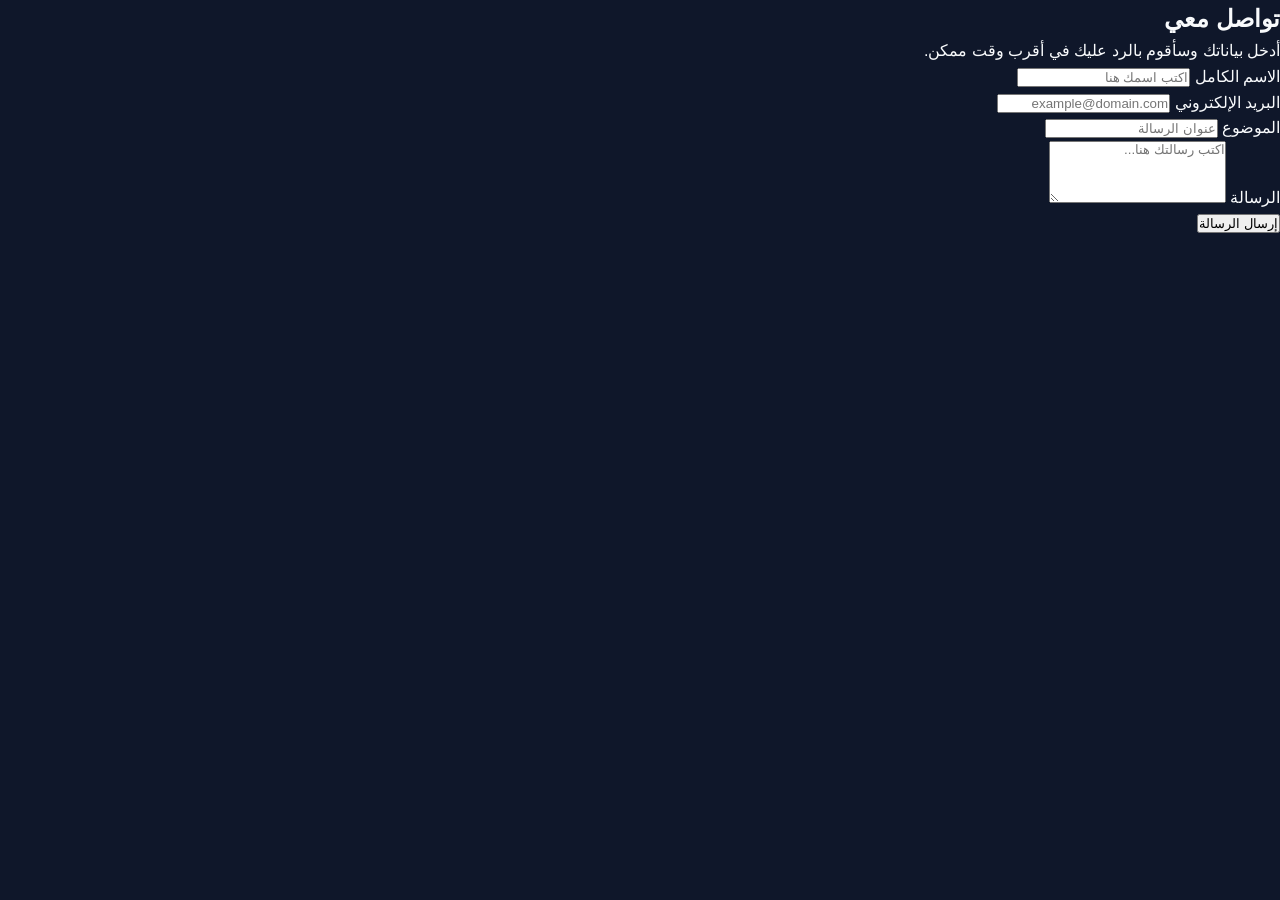
==== index.html @ 665c3358 "Revise contact form and update title Updated the contact form section with new fields for name, emai" ====
<!DOCTYPE html>
<html lang="ar" dir="rtl">
<head>
  <meta charset="UTF-8">
  <meta name="viewport" content="width=device-width, initial-scale=1.0">
  <title>نموذج التواصل</title>
  <link rel="stylesheet" href="style.css">
</head>
<body>

  <div class="contact-card">
    <h2>تواصل معي</h2>
    <p>أدخل بياناتك وسأقوم بالرد عليك في أقرب وقت ممكن.</p>

    <form id="contactForm">
      <div class="field-group">
        <label for="name">الاسم الكامل</label>
        <input type="text" id="name" name="name" placeholder="اكتب اسمك هنا" required>
      </div>

      <div class="field-group">
        <label for="email">البريد الإلكتروني</label>
        <input type="email" id="email" name="email" placeholder="example@domain.com" required>
      </div>

      <div class="field-group">
        <label for="subject">الموضوع</label>
        <input type="text" id="subject" name="subject" placeholder="عنوان الرسالة" required>
      </div>

      <div class="field-group">
        <label for="message">الرسالة</label>
        <textarea id="message" name="message" rows="4" placeholder="اكتب رسالتك هنا..." required></textarea>
      </div>

      <button type="submit" id="submitBtn">إرسال الرسالة</button>
      <div id="statusMessage" class="status-msg"></div>
    </form>
  </div>

  <script src="script.js"></script>
</body>
</html>
---- style.css ----
/* CSS Custom Properties & Reset */
:root {
    --primary-color: #6c5ce7;
    --primary-light: #a29bfe;
    --secondary-color: #00cec9;
    --bg-color: #0f172a;
    --card-bg: #1e293b;
    --text-color: #f8fafc;
    --text-muted: #94a3b8;
    --border-color: #334155;
    --accent-gradient: linear-gradient(135deg, #6c5ce7 0%, #00cec9 100%);
    --shadow: 0 10px 30px -10px rgba(0, 0, 0, 0.5);
    --transition: all 0.3s cubic-bezier(0.4, 0, 0.2, 1);
}

[data-theme="light"] {
    --bg-color: #f8fafc;
    --card-bg: #ffffff;
    --text-color: #0f172a;
    --text-muted: #64748b;
    --border-color: #e2e8f0;
    --shadow: 0 10px 30px -10px rgba(0, 0, 0, 0.1);
}

* {
    margin: 0;
    padding: 0;
    box-sizing: border-box;
    font-family: 'Tajawal', sans-serif;
    scroll-behavior: smooth;
}

body {
    background-color: var(--bg-color);
    color: var(--text-color);
    transition: var(--transition);
    line-height: 1.6;
    overflow-x: hidden;
}

.container {
    width: 90%;
    max-width: 1200px;
    margin: 0 auto;
    padding: 0 15px;
}

/* Typography */
h1, h2, h3, h4 {
    font-weight: 700;
}

.highlight {
    background: var(--accent-gradient);
    -webkit-background-clip: text;
    -webkit-text-fill-color: transparent;
}

/* Buttons */
.btn {
    display: inline-flex;
    align-items: center;
    gap: 8px;
    padding: 12px 28px;
    border-radius: 30px;
    font-weight: 700;
    font-size: 1rem;
    text-decoration: none;
    cursor: pointer;
    transition: var(--transition);
    border: none;
}

.btn-primary {
    background: var(--accent-gradient);
    color: #ffffff;
    box-shadow: 0 4px 15px rgba(108, 92, 231, 0.4);
}

.btn-primary:hover {
    transform: translateY(-3px);
    box-shadow: 0 8px 25px rgba(108, 92, 231, 0.6);
}

.btn-outline {
    background: transparent;
    color: var(--text-color);
    border: 2px solid var(--border-color);
}

.btn-outline:hover {
    border-color: var(--primary-color);
    color: var(--primary-color);
    transform: translateY(-3px);
}

/* Navbar */
.navbar {
    position: fixed;
    top: 0;
    width: 100%;
    background-color: rgba(15, 23, 42, 0.85);
    backdrop-filter: blur(10px);
    z-index: 1000;
    border-bottom: 1px solid var(--border-color);
    padding: 18px 0;
    transition: var(--transition);
}

[data-theme="light"] .navbar {
    background-color: rgba(248, 250, 252, 0.85);
}

.nav-container {
    display: flex;
    justify-content: space-between;
    align-items: center;
}

.logo {
    font-size: 1.5rem;
    font-weight: 900;
    color: var(--text-color);
    text-decoration: none;
}

.logo span {
    color: var(--primary-color);
}

.nav-links {
    display: flex;
    list-style: none;
    gap: 25px;
}

.nav-links a {
    color: var(--text-muted);
    text-decoration: none;
    font-weight: 500;
    transition: var(--transition);
}

.nav-links a:hover, .nav-links a.active {
    color: var(--primary-color);
}

.nav-actions {
    display: flex;
    align-items: center;
    gap: 15px;
}

.theme-btn {
    background: var(--card-bg);
    border: 1px solid var(--border-color);
    color: var(--text-color);
    width: 40px;
    height: 40px;
    border-radius: 50%;
    cursor: pointer;
    display: flex;
    align-items: center;
    justify-content: center;
    transition: var(--transition);
}

.theme-btn:hover {
    transform: rotate(15deg);
    color: var(--primary-color);
}

.hamburger {
    display: none;
    flex-direction: column;
    gap: 5px;
    cursor: pointer;
}

.hamburger span {
    width: 25px;
    height: 3px;
    background-color: var(--text-color);
    border-radius: 2px;
    transition: var(--transition);
}

/* Hero Section */
.hero {
    padding: 160px 0 100px;
    min-height: 90vh;
    display: flex;
    align-items: center;
}

.hero-container {
    display: grid;
    grid-template-columns: 1.2fr 0.8fr;
    gap: 40px;
    align-items: center;
}

.badge {
    display: inline-block;
    padding: 6px 16px;
    background: rgba(108, 92, 231, 0.15);
    color: var(--primary-light);
    border-radius: 20px;
    font-size: 0.9rem;
    font-weight: 600;
    margin-bottom: 20px;
}

.hero h1 {
    font-size: 3rem;
    line-height: 1.2;
    margin-bottom: 20px;
}

.hero-desc {
    color: var(--text-muted);
    font-size: 1.15rem;
    margin-bottom: 30px;
}

.hero-btns {
    display: flex;
    gap: 15px;
    margin-bottom: 35px;
}

.social-links {
    display: flex;
    gap: 15px;
}

.social-links a {
    width: 42px;
    height: 42px;
    border-radius: 50%;
    background: var(--card-bg);
    border: 1px solid var(--border-color);
    color: var(--text-color);
    display: flex;
    align-items: center;
    justify-content: center;
    text-decoration: none;
    transition: var(--transition);
}

.social-links a:hover {
    background: var(--primary-color);
    color: #fff;
    transform: translateY(-4px);
}

/* Code Card Visual */
.code-card {
    background: #1e1e2e;
    border-radius: 12px;
    border: 1px solid var(--border-color);
    box-shadow: var(--shadow);
    overflow: hidden;
    direction: ltr;
}

.card-header {
    background: #181825;
    padding: 12px 16px;
    display: flex;
    align-items: center;
    gap: 8px;
}

.dot {
    width: 12px;
    height: 12px;
    border-radius: 50%;
}

.dot.red { background: #ff5f56; }
.dot.yellow { background: #ffbd2e; }
.dot.green { background: #27c93f; }

.file-title {
    color: #a6adc8;
    font-size: 0.85rem;
    margin-left: auto;
}

.code-card pre {
    padding: 20px;
    color: #cdd6f4;
    font-family: monospace;
    font-size: 0.95rem;
    line-height: 1.6;
}

.keyword { color: #cba6f7; }
.string { color: #a6e3a1; }

/* Section Styling */
.section {
    padding: 90px 0;
}

.section-title {
    text-align: center;
    font-size: 2.2rem;
    margin-bottom: 50px;
}

.section-title span {
    color: var(--primary-color);
}

/* About Grid */
.about-grid {
    display: grid;
    grid-template-columns: repeat(auto-fit, minmax(280px, 1fr));
    gap: 25px;
}

.about-card {
    background: var(--card-bg);
    padding: 30px;
    border-radius: 16px;
    border: 1px solid var(--border-color);
    transition: var(--transition);
}

.about-card:hover {
    transform: translateY(-5px);
    border-color: var(--primary-color);
}

.about-card .icon {
    font-size: 2.5rem;
    color: var(--primary-color);
    margin-bottom: 20px;
}

.about-card h3 {
    margin-bottom: 12px;
}

.about-card p {
    color: var(--text-muted);
}

/* Skills Grid */
.skills-grid {
    display: grid;
    grid-template-columns: repeat(auto-fit, minmax(300px, 1fr));
    gap: 30px;
}

.skill-category {
    background: var(--card-bg);
    padding: 30px;
    border-radius: 16px;
    border: 1px solid var(--border-color);
}

.skill-category h3 {
    display: flex;
    align-items: center;
    gap: 10px;
    margin-bottom: 20px;
    color: var(--primary-light);
}

.skill-tags {
    display: flex;
    flex-wrap: wrap;
    gap: 10px;
}

.tag {
    background: rgba(108, 92, 231, 0.1);
    color: var(--text-color);
    padding: 8px 16px;
    border-radius: 20px;
    font-size: 0.9rem;
    border: 1px solid rgba(108, 92, 231, 0.2);
}

/* Projects Grid */
.project-filters {
    display: flex;
    justify-content: center;
    gap: 15px;
    margin-bottom: 40px;
}

.filter-btn {
    background: var(--card-bg);
    color: var(--text-muted);
    border: 1px solid var(--border-color);
    padding: 8px 20px;
    border-radius: 20px;
    cursor: pointer;
    font-weight: 600;
    transition: var(--transition);
}

.filter-btn.active, .filter-btn:hover {
    background: var(--accent-gradient);
    color: #fff;
    border-color: transparent;
}

.projects-grid {
    display: grid;
    grid-template-columns: repeat(auto-fit, minmax(300px, 1fr));
    gap: 30px;
}

.project-card {
    background: var(--card-bg);
    border-radius: 16px;
    overflow: hidden;
    border: 1px solid var(--border-color);
    transition: var(--transition);
}

.project-card:hover {
    transform: translateY(-8px);
    box-shadow: var(--shadow);
}

.project-img {
    height: 180px;
    background: rgba(108, 92, 231, 0.1);
    display: flex;
    align-items: center;
    justify-content: center;
}

.img-placeholder i {
    font-size: 3.5rem;
    color: var(--primary-color);
}

.project-info {
    padding: 25px;
}

.project-tag {
    font-size: 0.8rem;
    color: var(--secondary-color);
    font-weight: 700;
    text-transform: uppercase;
}

.project-info h3 {
    margin: 8px 0;
}

.project-info p {
    color: var(--text-muted);
    font-size: 0.95rem;
    margin-bottom: 15px;
}

.project-tech {
    display: flex;
    gap: 8px;
}

.project-tech span {
    font-size: 0.8rem;
    background: rgba(255, 255, 255, 0.05);
    padding: 4px 10px;
    border-radius: 8px;
    color: var(--text-muted);
}

/* Timeline */
.timeline {
    position: relative;
    max-width: 800px;
    margin: 0 auto;
    border-right: 3px solid var(--primary-color);
    padding-right: 30px;
}

.timeline-item {
    position: relative;
    margin-bottom: 40px;
}

.timeline-dot {
    position: absolute;
    right: -38px;
    top: 5px;
    width: 15px;
    height: 15px;
    border-radius: 50%;
    background: var(--primary-color);
    box-shadow: 0 0 0 4px var(--bg-color);
}

.timeline-content {
    background: var(--card-bg);
    padding: 25px;
    border-radius: 16px;
    border: 1px solid var(--border-color);
}

.timeline-content .date {
    font-size: 0.85rem;
    color: var(--secondary-color);
    font-weight: 700;
}

.timeline-content h3 {
    margin: 5px 0;
}

.timeline-content h4 {
    color: var(--primary-light);
    font-weight: 500;
    margin-bottom: 10px;
}

.timeline-content p {
    color: var(--text-muted);
}

/* Contact */
.contact-wrapper {
    display: grid;
    grid-template-columns: 1fr 1fr;
    gap: 40px;
    background: var(--card-bg);
    padding: 40px;
    border-radius: 20px;
    border: 1px solid var(--border-color);
}

.contact-info h3 {
    font-size: 1.8rem;
    margin-bottom: 15px;
}

.contact-info p {
    color: var(--text-muted);
    margin-bottom: 30px;
}

.info-item {
    display: flex;
    align-items: center;
    gap: 15px;
    margin-bottom: 15px;
}

.info-item i {
    width: 40px;
    height: 40px;
    background: rgba(108, 92, 231, 0.1);
    color: var(--primary-color);
    border-radius: 50%;
    display: flex;
    align-items: center;
    justify-content: center;
}

.contact-form {
    display: flex;
    flex-direction: column;
    gap: 15px;
}

.form-group input, .form-group textarea {
    width: 100%;
    padding: 14px 18px;
    background: var(--bg-color);
    border: 1px solid var(--border-color);
    border-radius: 10px;
    color: var(--text-color);
    outline: none;
    transition: var(--transition);
}

.form-group input:focus, .form-group textarea:focus {
    border-color: var(--primary-color);
}

.form-status {
    margin-top: 10px;
    font-weight: 600;
}

/* Footer */
footer {
    padding: 30px 0;
    text-align: center;
    border-top: 1px solid var(--border-color);
    color: var(--text-muted);
}

.text-danger { color: #ff5f56; }

/* Responsive */
@media (max-width: 992px) {
    .hero-container { grid-template-columns: 1fr; }
    .contact-wrapper { grid-template-columns: 1fr; }
}

@media (max-width: 768px) {
    .nav-links {
        display: none;
        position: absolute;
        top: 100%;
        right: 0;
        width: 100%;
        background: var(--card-bg);
        flex-direction: column;
        padding: 20px;
        border-bottom: 1px solid var(--border-color);
    }
    .nav-links.active { display: flex; }
    .hamburger { display: flex; }
    .hero h1 { font-size: 2.2rem; }
}
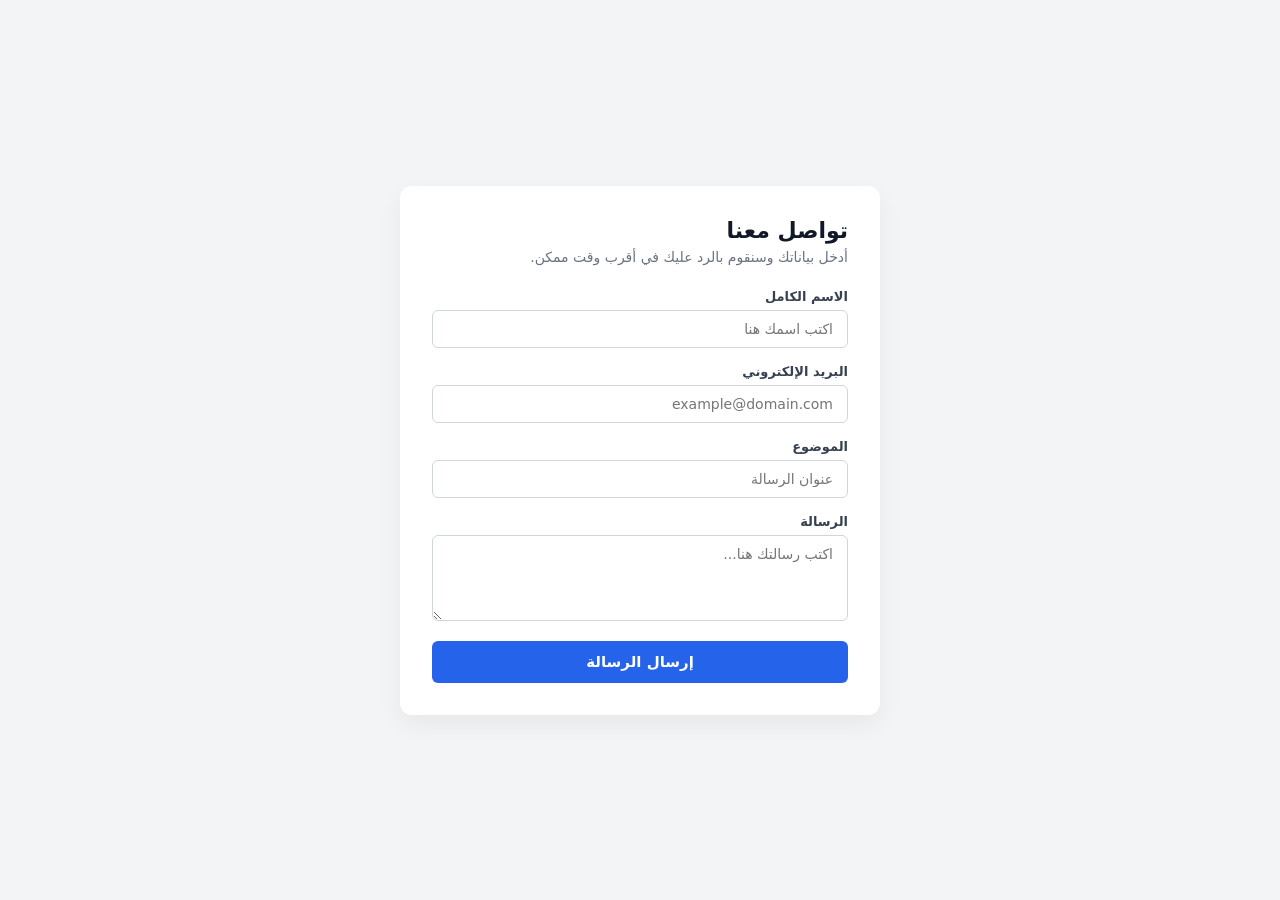
==== commit bd270d81: "Update contact card text for clarity" ====
--- a/index.html
+++ b/index.html
@@ -9,8 +9,8 @@
 <body>
 
   <div class="contact-card">
-    <h2>تواصل معي</h2>
-    <p>أدخل بياناتك وسأقوم بالرد عليك في أقرب وقت ممكن.</p>
+    <h2>تواصل معنا</h2>
+    <p>أدخل بياناتك وسنقوم بالرد عليك في أقرب وقت ممكن.</p>
 
     <form id="contactForm">
       <div class="field-group">
--- a/style.css
+++ b/style.css
@@ -1,627 +1,110 @@
-/* CSS Custom Properties & Reset */
-:root {
-    --primary-color: #6c5ce7;
-    --primary-light: #a29bfe;
-    --secondary-color: #00cec9;
-    --bg-color: #0f172a;
-    --card-bg: #1e293b;
-    --text-color: #f8fafc;
-    --text-muted: #94a3b8;
-    --border-color: #334155;
-    --accent-gradient: linear-gradient(135deg, #6c5ce7 0%, #00cec9 100%);
-    --shadow: 0 10px 30px -10px rgba(0, 0, 0, 0.5);
-    --transition: all 0.3s cubic-bezier(0.4, 0, 0.2, 1);
-}
-
-[data-theme="light"] {
-    --bg-color: #f8fafc;
-    --card-bg: #ffffff;
-    --text-color: #0f172a;
-    --text-muted: #64748b;
-    --border-color: #e2e8f0;
-    --shadow: 0 10px 30px -10px rgba(0, 0, 0, 0.1);
-}
-
 * {
-    margin: 0;
-    padding: 0;
-    box-sizing: border-box;
-    font-family: 'Tajawal', sans-serif;
-    scroll-behavior: smooth;
+  box-sizing: border-box;
+  margin: 0;
+  padding: 0;
+  font-family: system-ui, -apple-system, BlinkMacSystemFont, 'Segoe UI', Roboto, sans-serif;
 }
 
 body {
-    background-color: var(--bg-color);
-    color: var(--text-color);
-    transition: var(--transition);
-    line-height: 1.6;
-    overflow-x: hidden;
+  background-color: #f3f4f6;
+  display: flex;
+  justify-content: center;
+  align-items: center;
+  min-height: 100vh;
+  padding: 20px;
 }
 
-.container {
-    width: 90%;
-    max-width: 1200px;
-    margin: 0 auto;
-    padding: 0 15px;
+.contact-card {
+  width: 100%;
+  max-width: 480px;
+  background: #ffffff;
+  padding: 32px;
+  border-radius: 12px;
+  box-shadow: 0 10px 25px rgba(0, 0, 0, 0.05);
 }
 
-/* Typography */
-h1, h2, h3, h4 {
-    font-weight: 700;
+.contact-card h2 {
+  font-size: 22px;
+  color: #111827;
+  margin-bottom: 6px;
 }
 
-.highlight {
-    background: var(--accent-gradient);
-    -webkit-background-clip: text;
-    -webkit-text-fill-color: transparent;
+.contact-card p {
+  font-size: 14px;
+  color: #6b7280;
+  margin-bottom: 24px;
 }
 
-/* Buttons */
-.btn {
-    display: inline-flex;
-    align-items: center;
-    gap: 8px;
-    padding: 12px 28px;
-    border-radius: 30px;
-    font-weight: 700;
-    font-size: 1rem;
-    text-decoration: none;
-    cursor: pointer;
-    transition: var(--transition);
-    border: none;
+.field-group {
+  margin-bottom: 16px;
 }
 
-.btn-primary {
-    background: var(--accent-gradient);
-    color: #ffffff;
-    box-shadow: 0 4px 15px rgba(108, 92, 231, 0.4);
+.field-group label {
+  display: block;
+  font-size: 13px;
+  font-weight: 600;
+  color: #374151;
+  margin-bottom: 6px;
 }
 
-.btn-primary:hover {
-    transform: translateY(-3px);
-    box-shadow: 0 8px 25px rgba(108, 92, 231, 0.6);
+.field-group input,
+.field-group textarea {
+  width: 100%;
+  padding: 10px 14px;
+  border: 1px solid #d1d5db;
+  border-radius: 6px;
+  font-size: 14px;
+  outline: none;
+  transition: border-color 0.2s, box-shadow 0.2s;
 }
 
-.btn-outline {
-    background: transparent;
-    color: var(--text-color);
-    border: 2px solid var(--border-color);
+.field-group input:focus,
+.field-group textarea:focus {
+  border-color: #2563eb;
+  box-shadow: 0 0 0 3px rgba(37, 99, 235, 0.15);
 }
 
-.btn-outline:hover {
-    border-color: var(--primary-color);
-    color: var(--primary-color);
-    transform: translateY(-3px);
+button[type="submit"] {
+  width: 100%;
+  padding: 12px;
+  background-color: #2563eb;
+  color: #ffffff;
+  border: none;
+  border-radius: 6px;
+  font-size: 15px;
+  font-weight: 600;
+  cursor: pointer;
+  transition: background-color 0.2s;
 }
 
-/* Navbar */
-.navbar {
-    position: fixed;
-    top: 0;
-    width: 100%;
-    background-color: rgba(15, 23, 42, 0.85);
-    backdrop-filter: blur(10px);
-    z-index: 1000;
-    border-bottom: 1px solid var(--border-color);
-    padding: 18px 0;
-    transition: var(--transition);
+button[type="submit"]:hover {
+  background-color: #1d4ed8;
 }
 
-[data-theme="light"] .navbar {
-    background-color: rgba(248, 250, 252, 0.85);
+button[type="submit"]:disabled {
+  background-color: #93c5fd;
+  cursor: not-allowed;
 }
 
-.nav-container {
-    display: flex;
-    justify-content: space-between;
-    align-items: center;
+.status-msg {
+  margin-top: 16px;
+  padding: 10px;
+  border-radius: 6px;
+  font-size: 13px;
+  text-align: center;
+  display: none;
 }
 
-.logo {
-    font-size: 1.5rem;
-    font-weight: 900;
-    color: var(--text-color);
-    text-decoration: none;
+.status-msg.success {
+  display: block;
+  background-color: #ecfdf5;
+  color: #065f46;
+  border: 1px solid #a7f3d0;
 }
 
-.logo span {
-    color: var(--primary-color);
+.status-msg.error {
+  display: block;
+  background-color: #fef2f2;
+  color: #991b1b;
+  border: 1px solid #fecaca;
 }
-
-.nav-links {
-    display: flex;
-    list-style: none;
-    gap: 25px;
-}
-
-.nav-links a {
-    color: var(--text-muted);
-    text-decoration: none;
-    font-weight: 500;
-    transition: var(--transition);
-}
-
-.nav-links a:hover, .nav-links a.active {
-    color: var(--primary-color);
-}
-
-.nav-actions {
-    display: flex;
-    align-items: center;
-    gap: 15px;
-}
-
-.theme-btn {
-    background: var(--card-bg);
-    border: 1px solid var(--border-color);
-    color: var(--text-color);
-    width: 40px;
-    height: 40px;
-    border-radius: 50%;
-    cursor: pointer;
-    display: flex;
-    align-items: center;
-    justify-content: center;
-    transition: var(--transition);
-}
-
-.theme-btn:hover {
-    transform: rotate(15deg);
-    color: var(--primary-color);
-}
-
-.hamburger {
-    display: none;
-    flex-direction: column;
-    gap: 5px;
-    cursor: pointer;
-}
-
-.hamburger span {
-    width: 25px;
-    height: 3px;
-    background-color: var(--text-color);
-    border-radius: 2px;
-    transition: var(--transition);
-}
-
-/* Hero Section */
-.hero {
-    padding: 160px 0 100px;
-    min-height: 90vh;
-    display: flex;
-    align-items: center;
-}
-
-.hero-container {
-    display: grid;
-    grid-template-columns: 1.2fr 0.8fr;
-    gap: 40px;
-    align-items: center;
-}
-
-.badge {
-    display: inline-block;
-    padding: 6px 16px;
-    background: rgba(108, 92, 231, 0.15);
-    color: var(--primary-light);
-    border-radius: 20px;
-    font-size: 0.9rem;
-    font-weight: 600;
-    margin-bottom: 20px;
-}
-
-.hero h1 {
-    font-size: 3rem;
-    line-height: 1.2;
-    margin-bottom: 20px;
-}
-
-.hero-desc {
-    color: var(--text-muted);
-    font-size: 1.15rem;
-    margin-bottom: 30px;
-}
-
-.hero-btns {
-    display: flex;
-    gap: 15px;
-    margin-bottom: 35px;
-}
-
-.social-links {
-    display: flex;
-    gap: 15px;
-}
-
-.social-links a {
-    width: 42px;
-    height: 42px;
-    border-radius: 50%;
-    background: var(--card-bg);
-    border: 1px solid var(--border-color);
-    color: var(--text-color);
-    display: flex;
-    align-items: center;
-    justify-content: center;
-    text-decoration: none;
-    transition: var(--transition);
-}
-
-.social-links a:hover {
-    background: var(--primary-color);
-    color: #fff;
-    transform: translateY(-4px);
-}
-
-/* Code Card Visual */
-.code-card {
-    background: #1e1e2e;
-    border-radius: 12px;
-    border: 1px solid var(--border-color);
-    box-shadow: var(--shadow);
-    overflow: hidden;
-    direction: ltr;
-}
-
-.card-header {
-    background: #181825;
-    padding: 12px 16px;
-    display: flex;
-    align-items: center;
-    gap: 8px;
-}
-
-.dot {
-    width: 12px;
-    height: 12px;
-    border-radius: 50%;
-}
-
-.dot.red { background: #ff5f56; }
-.dot.yellow { background: #ffbd2e; }
-.dot.green { background: #27c93f; }
-
-.file-title {
-    color: #a6adc8;
-    font-size: 0.85rem;
-    margin-left: auto;
-}
-
-.code-card pre {
-    padding: 20px;
-    color: #cdd6f4;
-    font-family: monospace;
-    font-size: 0.95rem;
-    line-height: 1.6;
-}
-
-.keyword { color: #cba6f7; }
-.string { color: #a6e3a1; }
-
-/* Section Styling */
-.section {
-    padding: 90px 0;
-}
-
-.section-title {
-    text-align: center;
-    font-size: 2.2rem;
-    margin-bottom: 50px;
-}
-
-.section-title span {
-    color: var(--primary-color);
-}
-
-/* About Grid */
-.about-grid {
-    display: grid;
-    grid-template-columns: repeat(auto-fit, minmax(280px, 1fr));
-    gap: 25px;
-}
-
-.about-card {
-    background: var(--card-bg);
-    padding: 30px;
-    border-radius: 16px;
-    border: 1px solid var(--border-color);
-    transition: var(--transition);
-}
-
-.about-card:hover {
-    transform: translateY(-5px);
-    border-color: var(--primary-color);
-}
-
-.about-card .icon {
-    font-size: 2.5rem;
-    color: var(--primary-color);
-    margin-bottom: 20px;
-}
-
-.about-card h3 {
-    margin-bottom: 12px;
-}
-
-.about-card p {
-    color: var(--text-muted);
-}
-
-/* Skills Grid */
-.skills-grid {
-    display: grid;
-    grid-template-columns: repeat(auto-fit, minmax(300px, 1fr));
-    gap: 30px;
-}
-
-.skill-category {
-    background: var(--card-bg);
-    padding: 30px;
-    border-radius: 16px;
-    border: 1px solid var(--border-color);
-}
-
-.skill-category h3 {
-    display: flex;
-    align-items: center;
-    gap: 10px;
-    margin-bottom: 20px;
-    color: var(--primary-light);
-}
-
-.skill-tags {
-    display: flex;
-    flex-wrap: wrap;
-    gap: 10px;
-}
-
-.tag {
-    background: rgba(108, 92, 231, 0.1);
-    color: var(--text-color);
-    padding: 8px 16px;
-    border-radius: 20px;
-    font-size: 0.9rem;
-    border: 1px solid rgba(108, 92, 231, 0.2);
-}
-
-/* Projects Grid */
-.project-filters {
-    display: flex;
-    justify-content: center;
-    gap: 15px;
-    margin-bottom: 40px;
-}
-
-.filter-btn {
-    background: var(--card-bg);
-    color: var(--text-muted);
-    border: 1px solid var(--border-color);
-    padding: 8px 20px;
-    border-radius: 20px;
-    cursor: pointer;
-    font-weight: 600;
-    transition: var(--transition);
-}
-
-.filter-btn.active, .filter-btn:hover {
-    background: var(--accent-gradient);
-    color: #fff;
-    border-color: transparent;
-}
-
-.projects-grid {
-    display: grid;
-    grid-template-columns: repeat(auto-fit, minmax(300px, 1fr));
-    gap: 30px;
-}
-
-.project-card {
-    background: var(--card-bg);
-    border-radius: 16px;
-    overflow: hidden;
-    border: 1px solid var(--border-color);
-    transition: var(--transition);
-}
-
-.project-card:hover {
-    transform: translateY(-8px);
-    box-shadow: var(--shadow);
-}
-
-.project-img {
-    height: 180px;
-    background: rgba(108, 92, 231, 0.1);
-    display: flex;
-    align-items: center;
-    justify-content: center;
-}
-
-.img-placeholder i {
-    font-size: 3.5rem;
-    color: var(--primary-color);
-}
-
-.project-info {
-    padding: 25px;
-}
-
-.project-tag {
-    font-size: 0.8rem;
-    color: var(--secondary-color);
-    font-weight: 700;
-    text-transform: uppercase;
-}
-
-.project-info h3 {
-    margin: 8px 0;
-}
-
-.project-info p {
-    color: var(--text-muted);
-    font-size: 0.95rem;
-    margin-bottom: 15px;
-}
-
-.project-tech {
-    display: flex;
-    gap: 8px;
-}
-
-.project-tech span {
-    font-size: 0.8rem;
-    background: rgba(255, 255, 255, 0.05);
-    padding: 4px 10px;
-    border-radius: 8px;
-    color: var(--text-muted);
-}
-
-/* Timeline */
-.timeline {
-    position: relative;
-    max-width: 800px;
-    margin: 0 auto;
-    border-right: 3px solid var(--primary-color);
-    padding-right: 30px;
-}
-
-.timeline-item {
-    position: relative;
-    margin-bottom: 40px;
-}
-
-.timeline-dot {
-    position: absolute;
-    right: -38px;
-    top: 5px;
-    width: 15px;
-    height: 15px;
-    border-radius: 50%;
-    background: var(--primary-color);
-    box-shadow: 0 0 0 4px var(--bg-color);
-}
-
-.timeline-content {
-    background: var(--card-bg);
-    padding: 25px;
-    border-radius: 16px;
-    border: 1px solid var(--border-color);
-}
-
-.timeline-content .date {
-    font-size: 0.85rem;
-    color: var(--secondary-color);
-    font-weight: 700;
-}
-
-.timeline-content h3 {
-    margin: 5px 0;
-}
-
-.timeline-content h4 {
-    color: var(--primary-light);
-    font-weight: 500;
-    margin-bottom: 10px;
-}
-
-.timeline-content p {
-    color: var(--text-muted);
-}
-
-/* Contact */
-.contact-wrapper {
-    display: grid;
-    grid-template-columns: 1fr 1fr;
-    gap: 40px;
-    background: var(--card-bg);
-    padding: 40px;
-    border-radius: 20px;
-    border: 1px solid var(--border-color);
-}
-
-.contact-info h3 {
-    font-size: 1.8rem;
-    margin-bottom: 15px;
-}
-
-.contact-info p {
-    color: var(--text-muted);
-    margin-bottom: 30px;
-}
-
-.info-item {
-    display: flex;
-    align-items: center;
-    gap: 15px;
-    margin-bottom: 15px;
-}
-
-.info-item i {
-    width: 40px;
-    height: 40px;
-    background: rgba(108, 92, 231, 0.1);
-    color: var(--primary-color);
-    border-radius: 50%;
-    display: flex;
-    align-items: center;
-    justify-content: center;
-}
-
-.contact-form {
-    display: flex;
-    flex-direction: column;
-    gap: 15px;
-}
-
-.form-group input, .form-group textarea {
-    width: 100%;
-    padding: 14px 18px;
-    background: var(--bg-color);
-    border: 1px solid var(--border-color);
-    border-radius: 10px;
-    color: var(--text-color);
-    outline: none;
-    transition: var(--transition);
-}
-
-.form-group input:focus, .form-group textarea:focus {
-    border-color: var(--primary-color);
-}
-
-.form-status {
-    margin-top: 10px;
-    font-weight: 600;
-}
-
-/* Footer */
-footer {
-    padding: 30px 0;
-    text-align: center;
-    border-top: 1px solid var(--border-color);
-    color: var(--text-muted);
-}
-
-.text-danger { color: #ff5f56; }
-
-/* Responsive */
-@media (max-width: 992px) {
-    .hero-container { grid-template-columns: 1fr; }
-    .contact-wrapper { grid-template-columns: 1fr; }
-}
-
-@media (max-width: 768px) {
-    .nav-links {
-        display: none;
-        position: absolute;
-        top: 100%;
-        right: 0;
-        width: 100%;
-        background: var(--card-bg);
-        flex-direction: column;
-        padding: 20px;
-        border-bottom: 1px solid var(--border-color);
-    }
-    .nav-links.active { display: flex; }
-    .hamburger { display: flex; }
-    .hero h1 { font-size: 2.2rem; }
-}
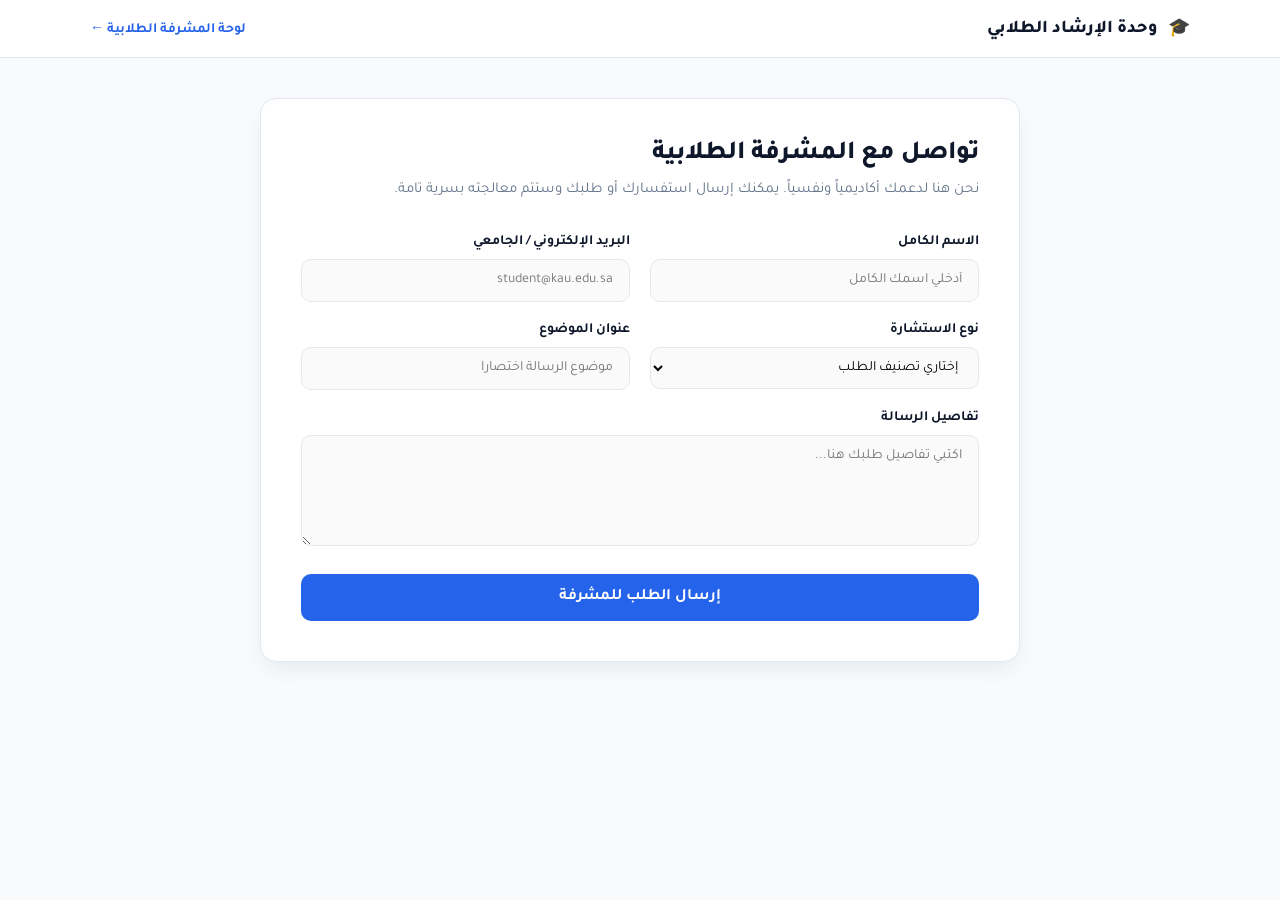
==== commit c926e130: "Update title and restructure contact form layout" ====
--- a/index.html
+++ b/index.html
@@ -3,40 +3,74 @@
 <head>
   <meta charset="UTF-8">
   <meta name="viewport" content="width=device-width, initial-scale=1.0">
-  <title>نموذج التواصل</title>
+  <title>بوابة الإرشاد الطلابي | تقديم طلب</title>
   <link rel="stylesheet" href="style.css">
+  <link rel="preconnect" href="https://fonts.googleapis.com">
+  <link rel="preconnect" href="https://fonts.gstatic.com" crossorigin>
+  <link href="https://fonts.googleapis.com/css2?family=Tajawal:wght@400;500;700;800&display=swap" rel="stylesheet">
 </head>
 <body>
 
-  <div class="contact-card">
-    <h2>تواصل معنا</h2>
-    <p>أدخل بياناتك وسنقوم بالرد عليك في أقرب وقت ممكن.</p>
+  <header class="navbar">
+    <div class="nav-container">
+      <div class="brand">
+        <span class="brand-icon">🎓</span>
+        <span class="brand-text">وحدة الإرشاد الطلابي</span>
+      </div>
+      <a href="supervisor.html" class="nav-link">لوحة المشرفة الطلابية ←</a>
+    </div>
+  </header>
 
-    <form id="contactForm">
-      <div class="field-group">
-        <label for="name">الاسم الكامل</label>
-        <input type="text" id="name" name="name" placeholder="اكتب اسمك هنا" required>
+  <main class="container">
+    <section class="form-wrapper">
+      <div class="form-header">
+        <h1>تواصل مع المشرفة الطلابية</h1>
+        <p>نحن هنا لدعمك أكاديمياً ونفسياً. يمكنك إرسال استفسارك أو طلبك وستتم معالجته بسرية تامة.</p>
       </div>
 
-      <div class="field-group">
-        <label for="email">البريد الإلكتروني</label>
-        <input type="email" id="email" name="email" placeholder="example@domain.com" required>
-      </div>
+      <form id="contactForm">
+        <div class="form-row">
+          <div class="field-group">
+            <label for="name">الاسم الكامل</label>
+            <input type="text" id="name" name="name" placeholder="أدخلي اسمك الكامل" required>
+          </div>
+          <div class="field-group">
+            <label for="email">البريد الإلكتروني / الجامعي</label>
+            <input type="email" id="email" name="email" placeholder="student@kau.edu.sa" required>
+          </div>
+        </div>
 
-      <div class="field-group">
-        <label for="subject">الموضوع</label>
-        <input type="text" id="subject" name="subject" placeholder="عنوان الرسالة" required>
-      </div>
+        <div class="form-row">
+          <div class="field-group">
+            <label for="category">نوع الاستشارة</label>
+            <select id="category" name="category" required>
+              <option value="" disabled selected>إختاري تصنيف الطلب</option>
+              <option value="إرشاد أكاديمي">إرشاد أكاديمي</option>
+              <option value="دعم نفسي واجتماعي">دعم نفسي واجتماعي</option>
+              <option value="استفسار عام">استفسار عام</option>
+              <option value="شكوى أو اقتراح">شكوى أو اقتراح</option>
+            </select>
+          </div>
+          <div class="field-group">
+            <label for="subject">عنوان الموضوع</label>
+            <input type="text" id="subject" name="subject" placeholder="موضوع الرسالة اختصاراً" required>
+          </div>
+        </div>
 
-      <div class="field-group">
-        <label for="message">الرسالة</label>
-        <textarea id="message" name="message" rows="4" placeholder="اكتب رسالتك هنا..." required></textarea>
-      </div>
+        <div class="field-group">
+          <label for="message">تفاصيل الرسالة</label>
+          <textarea id="message" name="message" rows="5" placeholder="اكتبي تفاصيل طلبك هنا..." required></textarea>
+        </div>
 
-      <button type="submit" id="submitBtn">إرسال الرسالة</button>
-      <div id="statusMessage" class="status-msg"></div>
-    </form>
-  </div>
+        <button type="submit" id="submitBtn" class="btn-primary">
+          <span class="btn-text">إرسال الطلب للمشرفة</span>
+          <span class="spinner hidden"></span>
+        </button>
+
+        <div id="statusMessage" class="status-box hidden"></div>
+      </form>
+    </section>
+  </main>
 
   <script src="script.js"></script>
 </body>
--- a/style.css
+++ b/style.css
@@ -1,110 +1,294 @@
+:root {
+  --primary: #2563eb;
+  --primary-hover: #1d4ed8;
+  --bg-main: #f8fafc;
+  --surface: #ffffff;
+  --text-main: #0f172a;
+  --text-muted: #64748b;
+  --border: #e2e8f0;
+  --radius-lg: 16px;
+  --radius-md: 10px;
+  --shadow-sm: 0 1px 3px rgba(0,0,0,0.05);
+  --shadow-md: 0 10px 25px -5px rgba(15, 23, 42, 0.08);
+  --success-bg: #ecfdf5;
+  --success-text: #047857;
+  --warning-bg: #fffbebfb;
+  --warning-text: #b45309;
+}
+
 * {
   box-sizing: border-box;
   margin: 0;
   padding: 0;
-  font-family: system-ui, -apple-system, BlinkMacSystemFont, 'Segoe UI', Roboto, sans-serif;
+  font-family: 'Tajawal', sans-serif;
 }
 
 body {
-  background-color: #f3f4f6;
-  display: flex;
-  justify-content: center;
-  align-items: center;
+  background-color: var(--bg-main);
+  color: var(--text-main);
   min-height: 100vh;
-  padding: 20px;
-}
-
-.contact-card {
-  width: 100%;
-  max-width: 480px;
-  background: #ffffff;
-  padding: 32px;
-  border-radius: 12px;
-  box-shadow: 0 10px 25px rgba(0, 0, 0, 0.05);
-}
-
-.contact-card h2 {
-  font-size: 22px;
-  color: #111827;
-  margin-bottom: 6px;
-}
-
-.contact-card p {
-  font-size: 14px;
-  color: #6b7280;
-  margin-bottom: 24px;
+  display: flex;
+  flex-direction: column;
+}
+
+.navbar {
+  background: var(--surface);
+  border-bottom: 1px solid var(--border);
+  padding: 16px 24px;
+}
+
+.nav-container {
+  max-width: 1100px;
+  margin: 0 auto;
+  display: flex;
+  justify-content: space-between;
+  align-items: center;
+}
+
+.brand {
+  display: flex;
+  align-items: center;
+  gap: 10px;
+  font-weight: 800;
+  font-size: 18px;
+  color: var(--text-main);
+}
+
+.nav-link {
+  color: var(--primary);
+  text-decoration: none;
+  font-weight: 600;
+  font-size: 14px;
+  transition: opacity 0.2s;
+}
+
+.nav-link:hover {
+  opacity: 0.8;
+}
+
+.container {
+  max-width: 1100px;
+  margin: 40px auto;
+  padding: 0 20px;
+  width: 100%;
+}
+
+.form-wrapper {
+  background: var(--surface);
+  border-radius: var(--radius-lg);
+  padding: 40px;
+  box-shadow: var(--shadow-md);
+  border: 1px solid var(--border);
+  max-width: 760px;
+  margin: 0 auto;
+}
+
+.form-header h1 {
+  font-size: 26px;
+  font-weight: 800;
+  margin-bottom: 8px;
+}
+
+.form-header p {
+  color: var(--text-muted);
+  font-size: 15px;
+  margin-bottom: 32px;
+  line-height: 1.6;
+}
+
+.form-row {
+  display: grid;
+  grid-template-columns: 1fr 1fr;
+  gap: 20px;
+}
+
+@media (max-width: 640px) {
+  .form-row {
+    grid-template-columns: 1fr;
+  }
 }
 
 .field-group {
-  margin-bottom: 16px;
+  margin-bottom: 20px;
 }
 
 .field-group label {
   display: block;
-  font-size: 13px;
-  font-weight: 600;
-  color: #374151;
-  margin-bottom: 6px;
+  font-size: 14px;
+  font-weight: 700;
+  margin-bottom: 8px;
+  color: var(--text-main);
 }
 
 .field-group input,
+.field-group select,
 .field-group textarea {
   width: 100%;
-  padding: 10px 14px;
-  border: 1px solid #d1d5db;
-  border-radius: 6px;
+  padding: 12px 16px;
+  border: 1.5px solid var(--border);
+  border-radius: var(--radius-md);
   font-size: 14px;
   outline: none;
-  transition: border-color 0.2s, box-shadow 0.2s;
+  background: #fafafa;
+  transition: all 0.2s;
 }
 
 .field-group input:focus,
+.field-group select:focus,
 .field-group textarea:focus {
-  border-color: #2563eb;
-  box-shadow: 0 0 0 3px rgba(37, 99, 235, 0.15);
-}
-
-button[type="submit"] {
-  width: 100%;
-  padding: 12px;
-  background-color: #2563eb;
+  border-color: var(--primary);
+  background: #ffffff;
+  box-shadow: 0 0 0 4px rgba(37, 99, 235, 0.1);
+}
+
+.btn-primary {
+  width: 100%;
+  padding: 14px;
+  background-color: var(--primary);
   color: #ffffff;
   border: none;
-  border-radius: 6px;
-  font-size: 15px;
-  font-weight: 600;
+  border-radius: var(--radius-md);
+  font-size: 16px;
+  font-weight: 700;
   cursor: pointer;
   transition: background-color 0.2s;
-}
-
-button[type="submit"]:hover {
-  background-color: #1d4ed8;
-}
-
-button[type="submit"]:disabled {
-  background-color: #93c5fd;
-  cursor: not-allowed;
-}
-
-.status-msg {
-  margin-top: 16px;
-  padding: 10px;
-  border-radius: 6px;
-  font-size: 13px;
+  display: flex;
+  justify-content: center;
+  align-items: center;
+  gap: 10px;
+}
+
+.btn-primary:hover {
+  background-color: var(--primary-hover);
+}
+
+.btn-secondary {
+  padding: 8px 16px;
+  background: var(--bg-main);
+  border: 1px solid var(--border);
+  border-radius: var(--radius-md);
+  cursor: pointer;
+  font-weight: 600;
+}
+
+.status-box {
+  margin-top: 20px;
+  padding: 14px;
+  border-radius: var(--radius-md);
+  font-size: 14px;
+  font-weight: 600;
   text-align: center;
-  display: none;
-}
-
-.status-msg.success {
-  display: block;
-  background-color: #ecfdf5;
-  color: #065f46;
-  border: 1px solid #a7f3d0;
-}
-
-.status-msg.error {
-  display: block;
-  background-color: #fef2f2;
+}
+
+.status-box.success {
+  background: var(--success-bg);
+  color: var(--success-text);
+}
+
+.status-box.error {
+  background: #fef2f2;
   color: #991b1b;
-  border: 1px solid #fecaca;
-}
+}
+
+.hidden {
+  display: none !important;
+}
+
+/* Dashboard Styles */
+.stats-grid {
+  display: grid;
+  grid-template-columns: repeat(3, 1fr);
+  gap: 20px;
+  margin-bottom: 30px;
+}
+
+.stat-card {
+  background: var(--surface);
+  padding: 24px;
+  border-radius: var(--radius-lg);
+  border: 1px solid var(--border);
+  box-shadow: var(--shadow-sm);
+}
+
+.stat-title {
+  color: var(--text-muted);
+  font-size: 14px;
+  font-weight: 600;
+}
+
+.stat-value {
+  font-size: 32px;
+  font-weight: 800;
+  margin-top: 8px;
+}
+
+.table-card {
+  background: var(--surface);
+  border-radius: var(--radius-lg);
+  border: 1px solid var(--border);
+  box-shadow: var(--shadow-md);
+  padding: 24px;
+}
+
+.table-header {
+  display: flex;
+  justify-content: space-between;
+  align-items: center;
+  margin-bottom: 20px;
+  flex-wrap: wrap;
+  gap: 16px;
+}
+
+.filter-box {
+  display: flex;
+  gap: 10px;
+}
+
+.filter-box input {
+  padding: 8px 14px;
+  border: 1px solid var(--border);
+  border-radius: var(--radius-md);
+  outline: none;
+  font-size: 14px;
+}
+
+.table-responsive {
+  overflow-x: auto;
+}
+
+.custom-table {
+  width: 100%;
+  border-collapse: collapse;
+  text-align: right;
+  font-size: 14px;
+}
+
+.custom-table th {
+  background: var(--bg-main);
+  padding: 12px 16px;
+  color: var(--text-muted);
+  font-weight: 700;
+  border-bottom: 1px solid var(--border);
+}
+
+.custom-table td {
+  padding: 14px 16px;
+  border-bottom: 1px solid var(--border);
+}
+
+.badge {
+  padding: 4px 10px;
+  border-radius: 20px;
+  font-size: 12px;
+  font-weight: 700;
+  display: inline-block;
+}
+
+.badge-pending {
+  background: var(--warning-bg);
+  color: var(--warning-text);
+}
+
+.text-center {
+  text-align: center;
+}
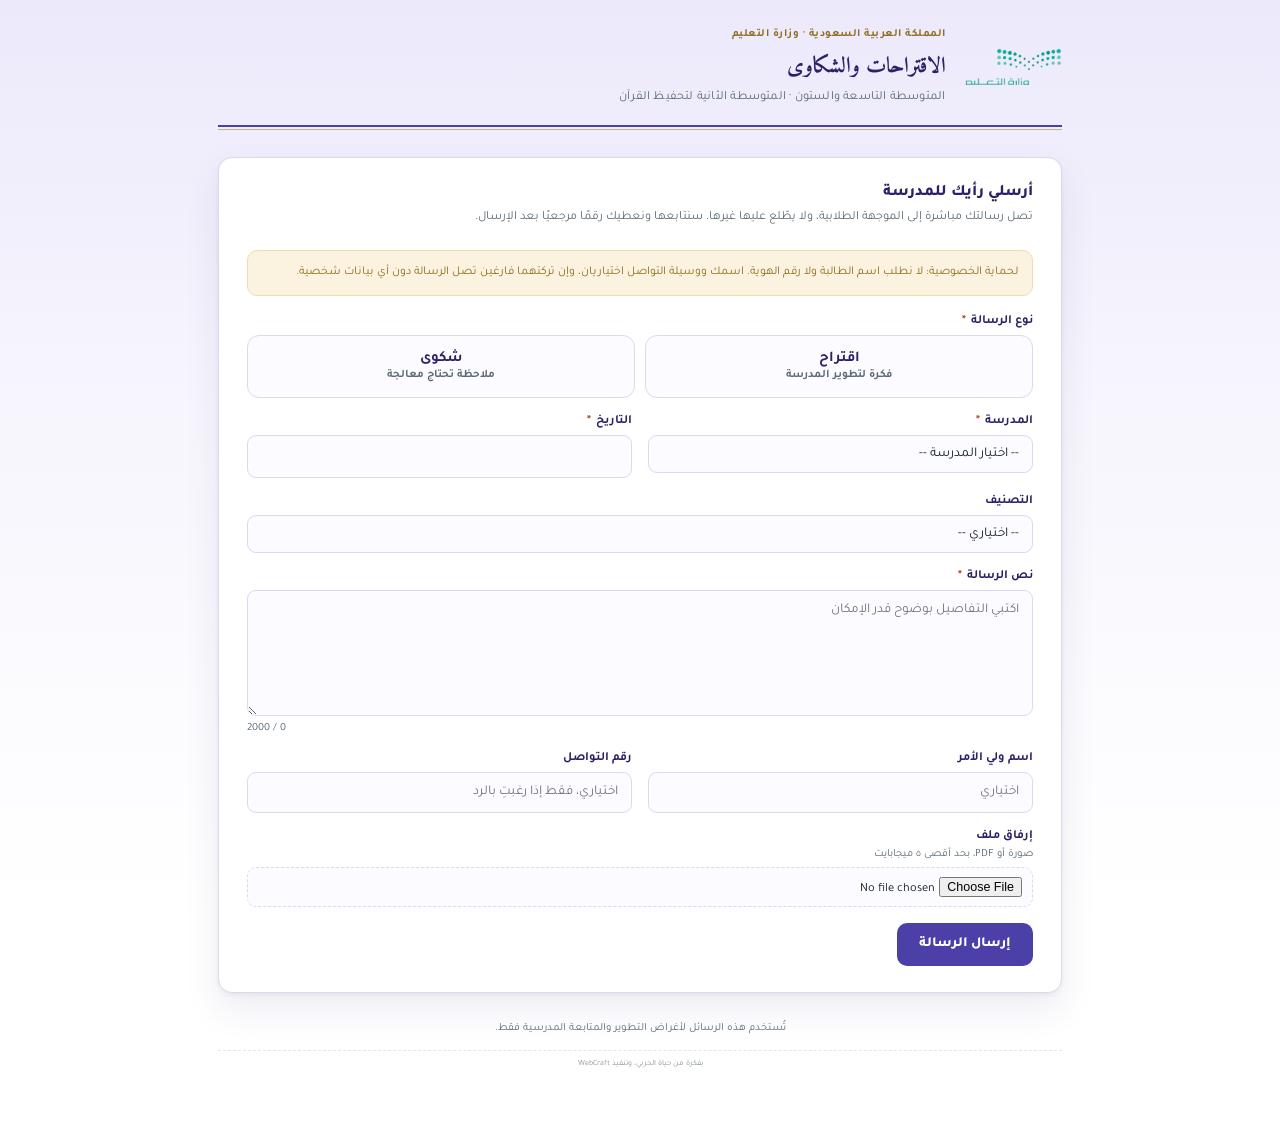
==== commit 770a83fb: "Add files via upload" ====
--- a/index.html
+++ b/index.html
@@ -1,77 +1,156 @@
-<!DOCTYPE html>
-<html lang="ar" dir="rtl">
+<!doctype html>
+<html dir="rtl" lang="ar">
 <head>
-  <meta charset="UTF-8">
-  <meta name="viewport" content="width=device-width, initial-scale=1.0">
-  <title>بوابة الإرشاد الطلابي | تقديم طلب</title>
-  <link rel="stylesheet" href="style.css">
-  <link rel="preconnect" href="https://fonts.googleapis.com">
-  <link rel="preconnect" href="https://fonts.gstatic.com" crossorigin>
-  <link href="https://fonts.googleapis.com/css2?family=Tajawal:wght@400;500;700;800&display=swap" rel="stylesheet">
+<meta charset="UTF-8" />
+<meta name="viewport" content="width=device-width, initial-scale=1" />
+<title>الاقتراحات والشكاوى — المتوسطة التاسعة والستون والمتوسطة الثانية لتحفيظ القرآن</title>
+<link rel="stylesheet" href="style.css" />
+<link rel="stylesheet" href="theme.css" />
 </head>
 <body>
+<div class="shell">
+  <div class="letterhead">
+    <div class="letterhead-row">
+      <div class="logo-slot"><img src="moe-logo.png" alt="شعار وزارة التعليم" onerror="this.style.display='none'" /></div>
+      <div class="letterhead-text">
+        <div class="kicker">المملكة العربية السعودية · وزارة التعليم</div>
+        <h1>الاقتراحات والشكاوى</h1>
+        <p>المتوسطة التاسعة والستون · المتوسطة الثانية لتحفيظ القرآن</p>
+      </div>
+    </div>
+  </div>
 
-  <header class="navbar">
-    <div class="nav-container">
-      <div class="brand">
-        <span class="brand-icon">🎓</span>
-        <span class="brand-text">وحدة الإرشاد الطلابي</span>
-      </div>
-      <a href="supervisor.html" class="nav-link">لوحة المشرفة الطلابية ←</a>
-    </div>
-  </header>
+  <div class="card">
+    <p class="card-title">أرسلي رأيك للمدرسة</p>
+    <p class="card-sub">تصل رسالتك مباشرة إلى الموجهة الطلابية، ولا يطّلع عليها غيرها. سنتابعها ونعطيك رقمًا مرجعيًا بعد الإرسال.</p>
 
-  <main class="container">
-    <section class="form-wrapper">
-      <div class="form-header">
-        <h1>تواصل مع المشرفة الطلابية</h1>
-        <p>نحن هنا لدعمك أكاديمياً ونفسياً. يمكنك إرسال استفسارك أو طلبك وستتم معالجته بسرية تامة.</p>
+    <div class="privacy-box">لحماية الخصوصية: لا نطلب اسم الطالبة ولا رقم الهوية. اسمك ووسيلة التواصل اختياريان، وإن تركتهما فارغين تصل الرسالة دون أي بيانات شخصية.</div>
+
+    <form id="f" novalidate>
+      <div class="field">
+        <label>نوع الرسالة <span class="req">*</span></label>
+        <div class="type-row" id="typeRow">
+          <label class="type-opt"><input type="radio" name="type" value="اقتراح" /><b>اقتراح</b><small>فكرة لتطوير المدرسة</small></label>
+          <label class="type-opt"><input type="radio" name="type" value="شكوى" /><b>شكوى</b><small>ملاحظة تحتاج معالجة</small></label>
+        </div>
       </div>
 
-      <form id="contactForm">
-        <div class="form-row">
-          <div class="field-group">
-            <label for="name">الاسم الكامل</label>
-            <input type="text" id="name" name="name" placeholder="أدخلي اسمك الكامل" required>
-          </div>
-          <div class="field-group">
-            <label for="email">البريد الإلكتروني / الجامعي</label>
-            <input type="email" id="email" name="email" placeholder="student@kau.edu.sa" required>
+      <div class="grid-2">
+        <div class="field">
+          <label for="school">المدرسة <span class="req">*</span></label>
+          <select id="school" required>
+            <option value="" disabled selected>-- اختيار المدرسة --</option>
+            <option>المتوسطة التاسعة والستون</option>
+            <option>المتوسطة الثانية لتحفيظ القرآن</option>
+          </select>
+        </div>
+        <div class="field">
+          <label for="date">التاريخ <span class="req">*</span></label>
+          <div class="date-wrap">
+            <input type="date" id="date" required />
+            <span class="date-display" id="dateDisplay"></span>
           </div>
         </div>
+      </div>
 
-        <div class="form-row">
-          <div class="field-group">
-            <label for="category">نوع الاستشارة</label>
-            <select id="category" name="category" required>
-              <option value="" disabled selected>إختاري تصنيف الطلب</option>
-              <option value="إرشاد أكاديمي">إرشاد أكاديمي</option>
-              <option value="دعم نفسي واجتماعي">دعم نفسي واجتماعي</option>
-              <option value="استفسار عام">استفسار عام</option>
-              <option value="شكوى أو اقتراح">شكوى أو اقتراح</option>
-            </select>
-          </div>
-          <div class="field-group">
-            <label for="subject">عنوان الموضوع</label>
-            <input type="text" id="subject" name="subject" placeholder="موضوع الرسالة اختصاراً" required>
-          </div>
+      <div class="field">
+        <label for="cat">التصنيف</label>
+        <select id="cat">
+          <option value="">-- اختياري --</option>
+          <option>التعليم والمناهج</option><option>الإدارة والخدمات</option>
+          <option>السلوك والتعامل</option><option>الأمن والسلامة</option>
+          <option>المرافق والنظافة</option><option>الأنشطة</option><option>أخرى</option>
+        </select>
+      </div>
+
+      <div class="field">
+        <label for="text">نص الرسالة <span class="req">*</span></label>
+        <textarea id="text" rows="6" maxlength="2000" placeholder="اكتبي التفاصيل بوضوح قدر الإمكان" required></textarea>
+        <div class="counter"><span id="cnt">0</span> / 2000</div>
+      </div>
+
+      <div class="grid-2">
+        <div class="field">
+          <label for="name">اسم ولي الأمر</label>
+          <input type="text" id="name" maxlength="80" placeholder="اختياري" autocomplete="name" />
         </div>
+        <div class="field">
+          <label for="contact">رقم التواصل</label>
+          <input type="text" id="contact" maxlength="30" inputmode="tel" placeholder="اختياري، فقط إذا رغبتِ بالرد" />
+        </div>
+      </div>
 
-        <div class="field-group">
-          <label for="message">تفاصيل الرسالة</label>
-          <textarea id="message" name="message" rows="5" placeholder="اكتبي تفاصيل طلبك هنا..." required></textarea>
-        </div>
+      <div class="field">
+        <label for="file">إرفاق ملف</label>
+        <div class="hint">صورة أو PDF، بحد أقصى ٥ ميجابايت</div>
+        <input type="file" id="file" accept="image/*,.pdf" />
+      </div>
 
-        <button type="submit" id="submitBtn" class="btn-primary">
-          <span class="btn-text">إرسال الطلب للمشرفة</span>
-          <span class="spinner hidden"></span>
-        </button>
+      <div class="hp" aria-hidden="true"><input type="text" id="website" tabindex="-1" autocomplete="off" /></div>
 
-        <div id="statusMessage" class="status-box hidden"></div>
-      </form>
-    </section>
-  </main>
+      <button type="submit" class="btn btn-primary" id="btn">إرسال الرسالة</button>
+      <div class="msg" id="msg" role="alert"></div>
+      <div class="ref-box" id="ref">
+        <p>تم استلام رسالتك. احتفظي بالرقم المرجعي للمتابعة مع المدرسة:</p>
+        <div class="code" id="refCode"></div>
+        <p>شكرًا لمشاركتك.</p>
+      </div>
+    </form>
+  </div>
 
-  <script src="script.js"></script>
+  <p class="footer-note">تُستخدم هذه الرسائل لأغراض التطوير والمتابعة المدرسية فقط.</p>
+  <p class="credit-line">بفكرة من حياة الحربي، وتنفيذ WebCraft</p>
+</div>
+
+<script>
+const URL_API = "ضعي_رابط_Apps_Script_هنا";
+const MONTHS=['يناير','فبراير','مارس','أبريل','مايو','يونيو','يوليو','أغسطس','سبتمبر','أكتوبر','نوفمبر','ديسمبر'];
+const $ = id => document.getElementById(id);
+
+function showDate(){
+  const v=$('date').value; if(!v){ $('dateDisplay').textContent=''; return; }
+  const [y,m,d]=v.split('-').map(Number); $('dateDisplay').textContent=`${d} ${MONTHS[m-1]} ${y}`;
+}
+const today=()=>{ const n=new Date(); return new Date(n-n.getTimezoneOffset()*6e4).toISOString().slice(0,10); };
+$('date').value=today(); $('date').max=today(); showDate();
+$('date').addEventListener('input',showDate); $('date').addEventListener('change',showDate);
+
+document.querySelectorAll('.type-opt input').forEach(r=>r.addEventListener('change',()=>{
+  document.querySelectorAll('.type-opt').forEach(l=>l.classList.toggle('checked',l.querySelector('input').checked));
+}));
+$('text').addEventListener('input',()=>$('cnt').textContent=$('text').value.length);
+
+const toB64=f=>new Promise((ok,no)=>{const r=new FileReader();r.onload=()=>ok(r.result.split(',')[1]);r.onerror=no;r.readAsDataURL(f);});
+function say(t,c){ $('msg').textContent=t; $('msg').className='msg show '+c; }
+
+$('f').addEventListener('submit',async e=>{
+  e.preventDefault(); $('msg').className='msg'; $('ref').classList.remove('show');
+  const type=(document.querySelector('input[name=type]:checked')||{}).value;
+  const p={ type, school:$('school').value, date:$('date').value, category:$('cat').value,
+    text:$('text').value.trim(), parentName:$('name').value.trim(), contact:$('contact').value.trim(),
+    website:$('website').value, fileBase64:'', fileName:'', fileMime:'' };
+  if(!type) return say('يرجى اختيار نوع الرسالة: اقتراح أو شكوى.','err');
+  if(!p.school) return say('يرجى اختيار المدرسة.','err');
+  if(!p.date) return say('يرجى تحديد التاريخ.','err');
+  if(p.text.length<10) return say('يرجى كتابة نص الرسالة (١٠ أحرف على الأقل).','err');
+  const f=$('file').files[0];
+  if(f){
+    if(f.size>5*1024*1024) return say('حجم الملف أكبر من ٥ ميجابايت. يرجى اختيار ملف أصغر.','err');
+    try{ p.fileBase64=await toB64(f); p.fileName=f.name; p.fileMime=f.type||'application/octet-stream'; }
+    catch{ return say('تعذّرت قراءة الملف. جرّبي ملفًا آخر أو أرسلي بدون مرفق.','err'); }
+  }
+  $('btn').disabled=true; $('btn').textContent='جارٍ الإرسال...';
+  try{
+    const res=await fetch(URL_API,{method:'POST',headers:{'Content-Type':'text/plain;charset=utf-8'},body:JSON.stringify(p)});
+    const r=await res.json();
+    if(r.status!=='ok') return say('تعذّر الإرسال. يرجى المحاولة مرة أخرى.','err');
+    $('refCode').textContent=r.ref; $('ref').classList.add('show');
+    $('f').reset(); $('date').value=today(); showDate(); $('cnt').textContent='0';
+    document.querySelectorAll('.type-opt').forEach(l=>l.classList.remove('checked'));
+    $('ref').scrollIntoView({behavior:'smooth',block:'center'});
+  }catch{ say('تعذّر الاتصال. تحققي من الإنترنت وحاولي مرة أخرى.','err'); }
+  finally{ $('btn').disabled=false; $('btn').textContent='إرسال الرسالة'; }
+});
+</script>
 </body>
 </html>
--- a/style.css
+++ b/style.css
@@ -1,294 +1,255 @@
-:root {
-  --primary: #2563eb;
-  --primary-hover: #1d4ed8;
-  --bg-main: #f8fafc;
-  --surface: #ffffff;
-  --text-main: #0f172a;
-  --text-muted: #64748b;
-  --border: #e2e8f0;
-  --radius-lg: 16px;
-  --radius-md: 10px;
-  --shadow-sm: 0 1px 3px rgba(0,0,0,0.05);
-  --shadow-md: 0 10px 25px -5px rgba(15, 23, 42, 0.08);
-  --success-bg: #ecfdf5;
-  --success-text: #047857;
-  --warning-bg: #fffbebfb;
-  --warning-text: #b45309;
-}
-
-* {
-  box-sizing: border-box;
-  margin: 0;
-  padding: 0;
-  font-family: 'Tajawal', sans-serif;
-}
-
-body {
-  background-color: var(--bg-main);
-  color: var(--text-main);
-  min-height: 100vh;
-  display: flex;
-  flex-direction: column;
-}
-
-.navbar {
-  background: var(--surface);
-  border-bottom: 1px solid var(--border);
-  padding: 16px 24px;
-}
-
-.nav-container {
-  max-width: 1100px;
-  margin: 0 auto;
-  display: flex;
-  justify-content: space-between;
-  align-items: center;
-}
-
-.brand {
-  display: flex;
-  align-items: center;
-  gap: 10px;
-  font-weight: 800;
-  font-size: 18px;
-  color: var(--text-main);
-}
-
-.nav-link {
-  color: var(--primary);
-  text-decoration: none;
-  font-weight: 600;
-  font-size: 14px;
-  transition: opacity 0.2s;
-}
-
-.nav-link:hover {
-  opacity: 0.8;
-}
-
-.container {
-  max-width: 1100px;
-  margin: 40px auto;
-  padding: 0 20px;
-  width: 100%;
-}
-
-.form-wrapper {
-  background: var(--surface);
-  border-radius: var(--radius-lg);
-  padding: 40px;
-  box-shadow: var(--shadow-md);
-  border: 1px solid var(--border);
-  max-width: 760px;
-  margin: 0 auto;
-}
-
-.form-header h1 {
-  font-size: 26px;
-  font-weight: 800;
-  margin-bottom: 8px;
-}
-
-.form-header p {
-  color: var(--text-muted);
-  font-size: 15px;
-  margin-bottom: 32px;
-  line-height: 1.6;
-}
-
-.form-row {
-  display: grid;
-  grid-template-columns: 1fr 1fr;
-  gap: 20px;
-}
-
-@media (max-width: 640px) {
-  .form-row {
-    grid-template-columns: 1fr;
-  }
-}
-
-.field-group {
-  margin-bottom: 20px;
-}
-
-.field-group label {
-  display: block;
-  font-size: 14px;
-  font-weight: 700;
-  margin-bottom: 8px;
-  color: var(--text-main);
-}
-
-.field-group input,
-.field-group select,
-.field-group textarea {
-  width: 100%;
-  padding: 12px 16px;
-  border: 1.5px solid var(--border);
-  border-radius: var(--radius-md);
-  font-size: 14px;
-  outline: none;
-  background: #fafafa;
-  transition: all 0.2s;
-}
-
-.field-group input:focus,
-.field-group select:focus,
-.field-group textarea:focus {
-  border-color: var(--primary);
-  background: #ffffff;
-  box-shadow: 0 0 0 4px rgba(37, 99, 235, 0.1);
-}
-
-.btn-primary {
-  width: 100%;
-  padding: 14px;
-  background-color: var(--primary);
-  color: #ffffff;
-  border: none;
-  border-radius: var(--radius-md);
-  font-size: 16px;
-  font-weight: 700;
-  cursor: pointer;
-  transition: background-color 0.2s;
-  display: flex;
-  justify-content: center;
-  align-items: center;
-  gap: 10px;
-}
-
-.btn-primary:hover {
-  background-color: var(--primary-hover);
-}
-
-.btn-secondary {
-  padding: 8px 16px;
-  background: var(--bg-main);
-  border: 1px solid var(--border);
-  border-radius: var(--radius-md);
-  cursor: pointer;
-  font-weight: 600;
-}
-
-.status-box {
-  margin-top: 20px;
-  padding: 14px;
-  border-radius: var(--radius-md);
-  font-size: 14px;
-  font-weight: 600;
-  text-align: center;
-}
-
-.status-box.success {
-  background: var(--success-bg);
-  color: var(--success-text);
-}
-
-.status-box.error {
-  background: #fef2f2;
-  color: #991b1b;
-}
-
-.hidden {
-  display: none !important;
-}
-
-/* Dashboard Styles */
-.stats-grid {
-  display: grid;
-  grid-template-columns: repeat(3, 1fr);
-  gap: 20px;
+@import url('https://fonts.googleapis.com/css2?family=Amiri:wght@400;700&family=Tajawal:wght@400;500;700;800&display=swap');
+
+:root{
+  --bg: #F3F7FB;
+  --paper: #FFFFFF;
+  --ink: #14202B;
+  --ink-soft: #5B6B78;
+  --line: #D9E3EE;
+  --forest-900: #0B2F4D;
+  --forest-700: #145C96;
+  --forest-500: #2E86C6;
+  --forest-050: #E5F0FA;
+  --gold: #B08628;
+  --gold-dark: #8F6D1E;
+  --gold-050: #FBF3E0;
+  --green:#3E8E52; --green-bg:#E9F5EB;
+  --yellow:#B4842A; --yellow-bg:#FBF0D9;
+  --orange:#C97A2E; --orange-bg:#FBEADB;
+  --red:#B23A2A; --red-bg:#FBEAE6;
+  --shadow: 0 1px 2px rgba(11,47,77,0.05), 0 10px 26px rgba(11,47,77,0.06);
+  --dot-color: rgba(21,92,150,0.08);
+}
+
+*{ box-sizing:border-box; }
+html,body{ margin:0; padding:0; }
+body{
+  font-family:'Tajawal','Segoe UI',Tahoma,sans-serif;
+  background-image:
+    url("[data-uri]"),
+    linear-gradient(180deg, #E9F7F1 0%, #F1FAF7 30%, #FFFFFF 75%);
+  background-size: 800px 2200px, 100% 100%;
+  background-repeat: repeat-x, no-repeat;
+  background-position: top center, top center;
+  color: var(--ink);
+  min-height:100vh;
+}
+
+.shell{ max-width: 880px; margin:0 auto; padding: 0 18px 60px; }
+
+/* ---------- Letterhead ---------- */
+.letterhead{
+  padding: 28px 0 20px;
+  border-bottom: 2px solid var(--forest-700);
   margin-bottom: 30px;
-}
-
-.stat-card {
-  background: var(--surface);
-  padding: 24px;
-  border-radius: var(--radius-lg);
-  border: 1px solid var(--border);
-  box-shadow: var(--shadow-sm);
-}
-
-.stat-title {
-  color: var(--text-muted);
-  font-size: 14px;
-  font-weight: 600;
-}
-
-.stat-value {
-  font-size: 32px;
-  font-weight: 800;
-  margin-top: 8px;
-}
-
-.table-card {
-  background: var(--surface);
-  border-radius: var(--radius-lg);
-  border: 1px solid var(--border);
-  box-shadow: var(--shadow-md);
-  padding: 24px;
-}
-
-.table-header {
-  display: flex;
-  justify-content: space-between;
-  align-items: center;
-  margin-bottom: 20px;
-  flex-wrap: wrap;
-  gap: 16px;
-}
-
-.filter-box {
-  display: flex;
-  gap: 10px;
-}
-
-.filter-box input {
-  padding: 8px 14px;
-  border: 1px solid var(--border);
-  border-radius: var(--radius-md);
-  outline: none;
-  font-size: 14px;
-}
-
-.table-responsive {
-  overflow-x: auto;
-}
-
-.custom-table {
-  width: 100%;
-  border-collapse: collapse;
-  text-align: right;
-  font-size: 14px;
-}
-
-.custom-table th {
-  background: var(--bg-main);
-  padding: 12px 16px;
-  color: var(--text-muted);
-  font-weight: 700;
-  border-bottom: 1px solid var(--border);
-}
-
-.custom-table td {
-  padding: 14px 16px;
-  border-bottom: 1px solid var(--border);
-}
-
-.badge {
-  padding: 4px 10px;
-  border-radius: 20px;
-  font-size: 12px;
-  font-weight: 700;
-  display: inline-block;
-}
-
-.badge-pending {
-  background: var(--warning-bg);
-  color: var(--warning-text);
-}
-
-.text-center {
-  text-align: center;
-}
+  position: relative;
+}
+.letterhead::after{
+  content:'';
+  position:absolute; right:0; left:0; bottom:-5px;
+  height:1px; background: var(--gold);
+  opacity:.55;
+}
+.letterhead-row{
+  display:flex; align-items:center; gap:18px;
+}
+.logo-slot{
+  height:38px; width:auto; max-width:130px; flex-shrink:0;
+  display:flex; align-items:center; justify-content:center;
+}
+.logo-slot img{ height:100%; width:auto; max-width:130px; object-fit:contain; }
+.logo-fallback{
+  display:none; font-size:9px; line-height:1.4; text-align:center;
+  color: var(--ink-soft); border:1px dashed var(--line); border-radius:8px;
+  padding:6px 10px; align-items:center; justify-content:center;
+}
+.logo-missing .logo-fallback{ display:flex; }
+.logo-missing img{ display:none; }
+.letterhead-text{ flex:1; }
+.letterhead h1{
+  font-family:'Amiri', serif;
+  font-size: 22px; font-weight:700;
+  color: var(--forest-900);
+  margin: 0 0 4px;
+}
+.letterhead p{
+  font-size: 12.5px; letter-spacing:.2px;
+  color: var(--ink-soft);
+  margin:0;
+}
+.letterhead .kicker{
+  font-size:11px; color: var(--gold-dark); font-weight:700;
+  letter-spacing:.5px;
+  margin-bottom:6px;
+}
+
+/* ---------- Credit line ---------- */
+.credit-line{
+  text-align:center; font-size:8px; color: var(--ink-soft);
+  opacity:.7; margin-top:6px; padding-top:8px; border-top:1px dashed var(--line);
+}
+
+/* ---------- Banner / Announcement ---------- */
+.banner{
+  border-radius: 14px;
+  overflow: hidden;
+  border: 1px solid var(--line);
+  background: var(--paper);
+  box-shadow: 0 2px 4px rgba(10,61,51,0.06), 0 16px 36px rgba(10,61,51,0.10);
+  margin-bottom: 18px;
+}
+.banner img{ display:block; width:100%; height:auto; }
+.banner-fallback{
+  display:none; padding: 26px 16px; text-align:center;
+  font-size:12.5px; line-height:1.8; color: var(--ink-soft);
+  border:1px dashed var(--line); border-radius:14px; background:#FBFEFD;
+}
+.banner-fallback code{
+  background: var(--forest-050); color: var(--forest-900);
+  padding:2px 7px; border-radius:6px; font-family:inherit; font-weight:700;
+}
+.banner-missing .banner-fallback{ display:block; }
+.banner-missing img{ display:none; }
+
+/* ---------- Card ---------- */
+.card{
+  background: var(--paper);
+  border:1px solid var(--line);
+  border-radius: 14px;
+  padding: 26px 28px;
+  box-shadow: 0 2px 4px rgba(10,61,51,0.06), 0 16px 36px rgba(10,61,51,0.10);
+}
+.card + .card{ margin-top:18px; }
+.card-title{
+  font-size:16px; font-weight:800; color: var(--forest-900);
+  margin:0 0 4px;
+}
+.card-sub{
+  font-size:12.5px; color: var(--ink-soft); margin:0 0 22px;
+  line-height:1.7;
+}
+
+/* ---------- Form fields ---------- */
+.grid-2{ display:grid; grid-template-columns:1fr 1fr; gap:16px; }
+@media (max-width:600px){ .grid-2{ grid-template-columns:1fr; } }
+
+.field{ display:flex; flex-direction:column; gap:6px; margin-bottom:16px; min-width:0; }
+.field label{ font-size:12.5px; font-weight:700; color: var(--forest-900); }
+.field label .req{ color: var(--red); margin-inline-start:2px; }
+.field .hint{ font-size:11px; color: var(--ink-soft); margin-top:-2px; }
+
+.field input[type=text], .field input[type=date], .field select, .field textarea{
+  font-family:inherit; font-size:13.5px; padding:11px 13px;
+  border-radius:9px; border:1px solid var(--line);
+  background:#FBFEFD; color: var(--ink); outline:none;
+  width:100%; min-width:0; box-sizing:border-box;
+  -webkit-appearance:none; appearance:none;
+}
+.field input:disabled{ opacity:.6; cursor:not-allowed; }
+
+/* ---------- Date field (custom display) ----------
+   iOS/Android render the native date value with their own font size,
+   alignment and formatting, ignoring our CSS. Rather than fighting that
+   (which breaks again on OS updates), we keep the native <input type=date>
+   fully functional but invisible, and show our own styled text on top —
+   this looks and behaves identically on every device. */
+.date-wrap{ position:relative; }
+.date-wrap input[type=date]{
+  position:relative; z-index:1; max-width:100%;
+  background:transparent;
+  color:transparent; -webkit-text-fill-color:transparent;
+  cursor:pointer;
+}
+.date-wrap input[type=date]::-webkit-datetime-edit{ color:transparent; -webkit-text-fill-color:transparent; }
+.date-wrap input[type=date]::-webkit-calendar-picker-indicator{
+  position:absolute; inset:0; width:100%; height:100%; margin:0; padding:0;
+  opacity:0; cursor:pointer;
+}
+.date-display{
+  position:absolute; inset:0; z-index:0;
+  display:flex; align-items:center; justify-content:flex-end;
+  padding:11px 13px; padding-left:36px;
+  border-radius:9px; background-color:#FBFEFD;
+  font-family:inherit; font-size:13.5px; color: var(--ink);
+  pointer-events:none; white-space:nowrap; overflow:hidden;
+  background-image: url("data:image/svg+xml;utf8,<svg xmlns='http://www.w3.org/2000/svg' width='15' height='15' viewBox='0 0 24 24' fill='none' stroke='%23145C96' stroke-width='2' stroke-linecap='round' stroke-linejoin='round'><rect x='3' y='5' width='18' height='16' rx='2'/><path d='M16 3v4M8 3v4M3 10h18'/></svg>");
+  background-repeat:no-repeat;
+  background-position: left 13px center;
+}
+
+/* ---------- Name field (searchable autocomplete) ---------- */
+.autocomplete-wrap{ position:relative; }
+.autocomplete-list{
+  position:absolute; z-index:20; top:calc(100% + 6px); right:0; left:0;
+  margin:0; padding:6px; list-style:none;
+  max-height:230px; overflow-y:auto;
+  background:var(--paper); border:1px solid var(--line); border-radius:10px;
+  box-shadow: 0 6px 20px rgba(10,61,51,0.14);
+}
+.autocomplete-list li{
+  padding:9px 11px; border-radius:7px; font-size:13.5px;
+  color:var(--ink); cursor:pointer;
+}
+.autocomplete-list li:hover, .autocomplete-list li.active{
+  background: var(--forest-050); color: var(--forest-900); font-weight:700;
+}
+.autocomplete-list li.autocomplete-empty{
+  color: var(--ink-soft); cursor:default; text-align:center;
+}
+.autocomplete-list li.autocomplete-empty:hover{ background:transparent; font-weight:400; }
+
+.field select{
+  appearance:none; -webkit-appearance:none; -moz-appearance:none;
+  cursor:pointer;
+  background-image: url("data:image/svg+xml;utf8,<svg xmlns='http://www.w3.org/2000/svg' width='14' height='14' viewBox='0 0 24 24' fill='none' stroke='%23145C96' stroke-width='2.5' stroke-linecap='round' stroke-linejoin='round'><polyline points='6 9 12 15 18 9'></polyline></svg>");
+  background-repeat:no-repeat;
+  background-position: left 13px center;
+  padding-left: 34px;
+}
+.field select:disabled{
+  background-image: url("data:image/svg+xml;utf8,<svg xmlns='http://www.w3.org/2000/svg' width='14' height='14' viewBox='0 0 24 24' fill='none' stroke='%23A7B3AD' stroke-width='2.5' stroke-linecap='round' stroke-linejoin='round'><polyline points='6 9 12 15 18 9'></polyline></svg>");
+  color: var(--ink-soft); cursor:not-allowed; background-color:#F7F9F8;
+}
+.field input:focus, .field select:focus, .field textarea:focus{
+  border-color: var(--forest-500);
+  box-shadow: 0 0 0 3px var(--forest-050);
+}
+.field textarea{ resize:vertical; min-height:70px; font-family:inherit; }
+
+.field input[type=file]{
+  font-family:inherit; font-size:12.5px; padding:9px 10px;
+  border:1px dashed var(--line); border-radius:9px; background:#FBFEFD;
+}
+
+.radio-row{ display:flex; gap:10px; flex-wrap:wrap; }
+.radio-chip{
+  display:flex; align-items:center; gap:6px;
+  border:1px solid var(--line); padding:9px 15px; border-radius:999px;
+  cursor:pointer; font-size:13px; background:#FBFEFD;
+  transition:border-color .15s, background .15s;
+}
+.radio-chip input{ accent-color: var(--forest-700); }
+.radio-chip.checked{ border-color: var(--forest-500); background: var(--forest-050); font-weight:700; }
+
+/* ---------- Buttons ---------- */
+.btn{
+  font-family:inherit; cursor:pointer; border:none; border-radius:10px;
+  font-size:14px; font-weight:800; padding:13px 22px;
+}
+.btn-primary{ background: var(--forest-700); color:#fff; }
+.btn-primary:disabled{ opacity:.55; cursor:not-allowed; }
+.btn-primary:hover:not(:disabled){ background: var(--forest-900); }
+.btn-ghost{ background:transparent; color:var(--forest-700); border:1px solid var(--line); }
+.btn-ghost:hover{ background:var(--forest-050); }
+.btn-gold{ background: var(--gold); color:#fff; }
+.btn-gold:hover{ background: var(--gold-dark); }
+
+.msg{ margin-top:16px; padding:12px 15px; border-radius:9px; font-size:13px; font-weight:700; display:none; }
+.msg.show{ display:block; }
+.msg.ok{ background: var(--green-bg); color: var(--green); border:1px solid #CBE7CF; }
+.msg.err{ background: var(--red-bg); color: var(--red); border:1px solid #F1CFC6; }
+
+.footer-note{
+  text-align:center; font-size:11px; color:var(--ink-soft);
+  margin-top:26px; line-height:1.8;
+}
--- a/theme.css
+++ b/theme.css
@@ -0,0 +1,55 @@
+/* هوية بنفسجية للموقع الثالث — تُحمَّل بعد style.css وتستبدل ألوانه */
+:root{
+  --bg:#F5F3FC; --line:#DDD8F0;
+  --forest-900:#2A2266; --forest-700:#4B3FA8; --forest-500:#6A5CD0; --forest-050:#ECE9FB;
+  --school69:#2E7D5B; --school2:#2E86C6;
+}
+body{ background-image:none !important; background:linear-gradient(180deg,#ECE9FB 0%,#F7F5FD 35%,#fff 80%) !important; }
+.card,.banner{ box-shadow:0 2px 4px rgba(42,34,102,.06),0 16px 36px rgba(42,34,102,.09); }
+.field input[type=text],.field input[type=date],.field select,.field textarea,.field input[type=file]{ background:#FCFBFF; }
+.field input:focus,.field select:focus,.field textarea:focus{ border-color:var(--forest-500); box-shadow:0 0 0 3px var(--forest-050); }
+.type-row{ display:grid; grid-template-columns:1fr 1fr; gap:10px; }
+.type-opt{ border:1.5px solid var(--line); border-radius:12px; padding:14px; cursor:pointer; background:#FCFBFF; text-align:center; transition:.15s; }
+.type-opt input{ position:absolute; opacity:0; pointer-events:none; }
+.type-opt b{ display:block; font-size:15px; color:var(--forest-900); }
+.type-opt small{ color:var(--ink-soft); font-size:11.5px; }
+.type-opt.checked{ border-color:var(--forest-700); background:var(--forest-050); box-shadow:0 0 0 3px var(--forest-050); }
+.type-opt:focus-within{ outline:2px solid var(--forest-500); outline-offset:2px; }
+.counter{ font-size:11px; color:var(--ink-soft); text-align:left; }
+.privacy-box{ background:var(--gold-050); border:1px solid #EBDDB4; border-radius:10px; padding:11px 14px; font-size:12px; line-height:1.8; color:var(--gold-dark); margin-bottom:18px; }
+.hp{ position:absolute; left:-9999px; height:0; overflow:hidden; }
+.ref-box{ margin-top:16px; padding:18px; border-radius:12px; background:var(--green-bg); border:1px solid #CBE7CF; text-align:center; display:none; }
+.ref-box.show{ display:block; }
+.ref-box .code{ font-size:26px; font-weight:800; letter-spacing:3px; color:var(--forest-900); direction:ltr; margin:6px 0; }
+.ref-box p{ margin:0; font-size:12.5px; color:var(--ink-soft); line-height:1.8; }
+/* dashboard */
+.stats-grid{ display:grid; grid-template-columns:repeat(4,1fr); gap:12px; margin-bottom:18px; }
+@media(max-width:700px){ .stats-grid{ grid-template-columns:repeat(2,1fr); } }
+.stat-card{ background:var(--paper); border:1px solid var(--line); border-radius:12px; padding:15px 17px; }
+.stat-card .value{ font-size:24px; font-weight:800; color:var(--forest-900); }
+.stat-card .label{ font-size:11.5px; color:var(--ink-soft); }
+.filters-row{ display:flex; gap:10px; flex-wrap:wrap; margin-bottom:16px; }
+.filters-row input,.filters-row select{ font-family:inherit; font-size:13px; padding:10px 12px; border-radius:9px; border:1px solid var(--line); background:#fff; }
+.filters-row input{ flex:1; min-width:180px; }
+.item{ background:#fff; border:1px solid var(--line); border-radius:12px; border-right:6px solid var(--sc,#999); padding:15px 17px; margin-bottom:10px; }
+.item-head{ display:flex; justify-content:space-between; gap:10px; cursor:pointer; align-items:flex-start; }
+.tags{ display:flex; gap:6px; flex-wrap:wrap; margin-bottom:6px; }
+.tag{ font-size:11px; font-weight:800; padding:3px 10px; border-radius:999px; background:var(--forest-050); color:var(--forest-900); }
+.tag.complaint{ background:var(--red-bg); color:var(--red); } .tag.suggestion{ background:var(--green-bg); color:var(--green); }
+.st{ font-size:11.5px; font-weight:800; padding:4px 11px; border-radius:999px; white-space:nowrap; }
+.st.new{ background:var(--orange-bg); color:var(--orange); } .st.progress{ background:var(--yellow-bg); color:var(--yellow); } .st.done{ background:var(--green-bg); color:var(--green); }
+.preview{ font-size:13px; color:var(--ink); line-height:1.8; margin:0; }
+.meta{ font-size:11.5px; color:var(--ink-soft); margin-top:4px; }
+.body{ display:none; margin-top:12px; padding-top:12px; border-top:1px dashed var(--line); font-size:13px; line-height:1.9; }
+.body.open{ display:block; }
+.full{ white-space:pre-wrap; background:#FAF9FE; border-radius:9px; padding:12px; }
+.actions{ display:flex; gap:8px; flex-wrap:wrap; margin-top:12px; align-items:center; }
+.actions select,.actions input{ font-family:inherit; font-size:12.5px; padding:8px 10px; border:1px solid var(--line); border-radius:8px; }
+.actions input{ flex:1; min-width:160px; }
+.mini{ font-family:inherit; font-size:12px; font-weight:700; padding:8px 14px; border-radius:8px; border:none; cursor:pointer; background:var(--forest-700); color:#fff; }
+.mini.del{ background:none; color:var(--red); border:1px solid var(--red-bg); }
+.empty-state{ text-align:center; padding:44px 20px; color:var(--ink-soft); border:1px dashed var(--line); border-radius:14px; background:#fff; }
+.gate{ max-width:360px; margin:60px auto; text-align:center; } .gate .field{ text-align:right; }
+.gate-msg{ font-size:12.5px; color:var(--red); margin-top:10px; display:none; } .gate-msg.show{ display:block; }
+.hidden{ display:none !important; }
+@media(prefers-reduced-motion:reduce){ *{ transition:none !important; } }
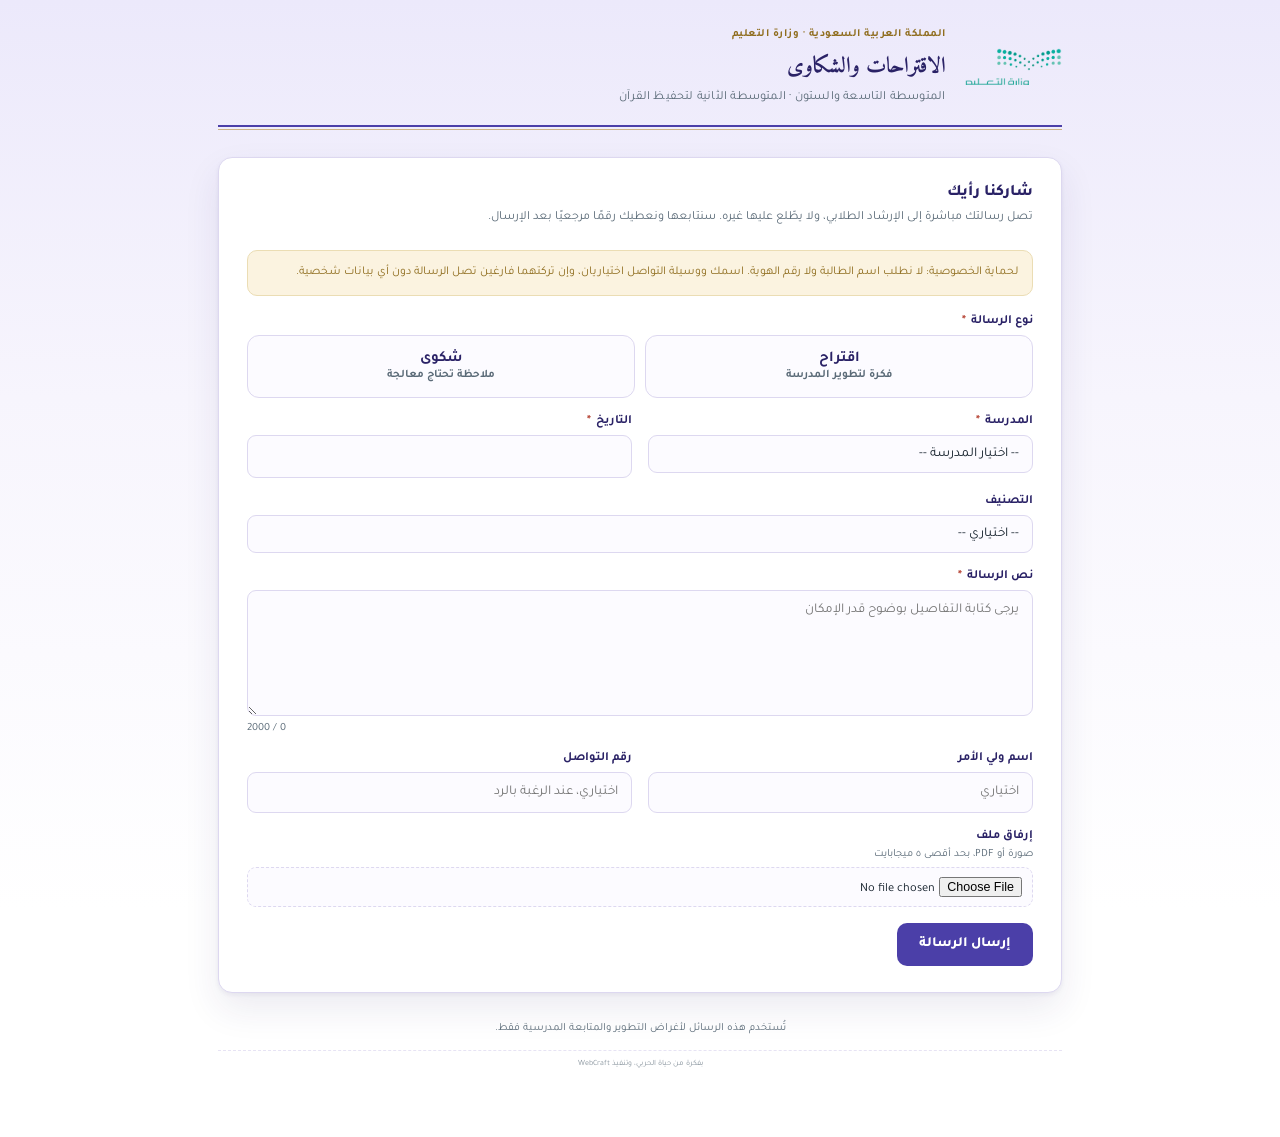
==== commit edfa241a: "Add files via upload" ====
--- a/index.html
+++ b/index.html
@@ -21,8 +21,8 @@
   </div>
 
   <div class="card">
-    <p class="card-title">أرسلي رأيك للمدرسة</p>
-    <p class="card-sub">تصل رسالتك مباشرة إلى الموجهة الطلابية، ولا يطّلع عليها غيرها. سنتابعها ونعطيك رقمًا مرجعيًا بعد الإرسال.</p>
+    <p class="card-title">شاركنا رأيك</p>
+    <p class="card-sub">تصل رسالتك مباشرة إلى الإرشاد الطلابي، ولا يطّلع عليها غيره. سنتابعها ونعطيك رقمًا مرجعيًا بعد الإرسال.</p>
 
     <div class="privacy-box">لحماية الخصوصية: لا نطلب اسم الطالبة ولا رقم الهوية. اسمك ووسيلة التواصل اختياريان، وإن تركتهما فارغين تصل الرسالة دون أي بيانات شخصية.</div>
 
@@ -65,7 +65,7 @@
 
       <div class="field">
         <label for="text">نص الرسالة <span class="req">*</span></label>
-        <textarea id="text" rows="6" maxlength="2000" placeholder="اكتبي التفاصيل بوضوح قدر الإمكان" required></textarea>
+        <textarea id="text" rows="6" maxlength="2000" placeholder="يرجى كتابة التفاصيل بوضوح قدر الإمكان" required></textarea>
         <div class="counter"><span id="cnt">0</span> / 2000</div>
       </div>
 
@@ -76,7 +76,7 @@
         </div>
         <div class="field">
           <label for="contact">رقم التواصل</label>
-          <input type="text" id="contact" maxlength="30" inputmode="tel" placeholder="اختياري، فقط إذا رغبتِ بالرد" />
+          <input type="text" id="contact" maxlength="30" inputmode="tel" placeholder="اختياري، عند الرغبة بالرد" />
         </div>
       </div>
 
@@ -91,7 +91,7 @@
       <button type="submit" class="btn btn-primary" id="btn">إرسال الرسالة</button>
       <div class="msg" id="msg" role="alert"></div>
       <div class="ref-box" id="ref">
-        <p>تم استلام رسالتك. احتفظي بالرقم المرجعي للمتابعة مع المدرسة:</p>
+        <p>تم استلام رسالتك. يرجى الاحتفاظ بالرقم المرجعي للمتابعة مع المدرسة:</p>
         <div class="code" id="refCode"></div>
         <p>شكرًا لمشاركتك.</p>
       </div>
@@ -103,7 +103,7 @@
 </div>
 
 <script>
-const URL_API = "ضعي_رابط_Apps_Script_هنا";
+const URL_API = "ضع_رابط_Apps_Script_هنا";
 const MONTHS=['يناير','فبراير','مارس','أبريل','مايو','يونيو','يوليو','أغسطس','سبتمبر','أكتوبر','نوفمبر','ديسمبر'];
 const $ = id => document.getElementById(id);
 
@@ -137,7 +137,7 @@
   if(f){
     if(f.size>5*1024*1024) return say('حجم الملف أكبر من ٥ ميجابايت. يرجى اختيار ملف أصغر.','err');
     try{ p.fileBase64=await toB64(f); p.fileName=f.name; p.fileMime=f.type||'application/octet-stream'; }
-    catch{ return say('تعذّرت قراءة الملف. جرّبي ملفًا آخر أو أرسلي بدون مرفق.','err'); }
+    catch{ return say('تعذّرت قراءة الملف. يمكن تجربة ملف آخر أو الإرسال بدون مرفق.','err'); }
   }
   $('btn').disabled=true; $('btn').textContent='جارٍ الإرسال...';
   try{
@@ -148,7 +148,7 @@
     $('f').reset(); $('date').value=today(); showDate(); $('cnt').textContent='0';
     document.querySelectorAll('.type-opt').forEach(l=>l.classList.remove('checked'));
     $('ref').scrollIntoView({behavior:'smooth',block:'center'});
-  }catch{ say('تعذّر الاتصال. تحققي من الإنترنت وحاولي مرة أخرى.','err'); }
+  }catch{ say('تعذّر الاتصال. يرجى التحقق من الإنترنت والمحاولة مرة أخرى.','err'); }
   finally{ $('btn').disabled=false; $('btn').textContent='إرسال الرسالة'; }
 });
 </script>
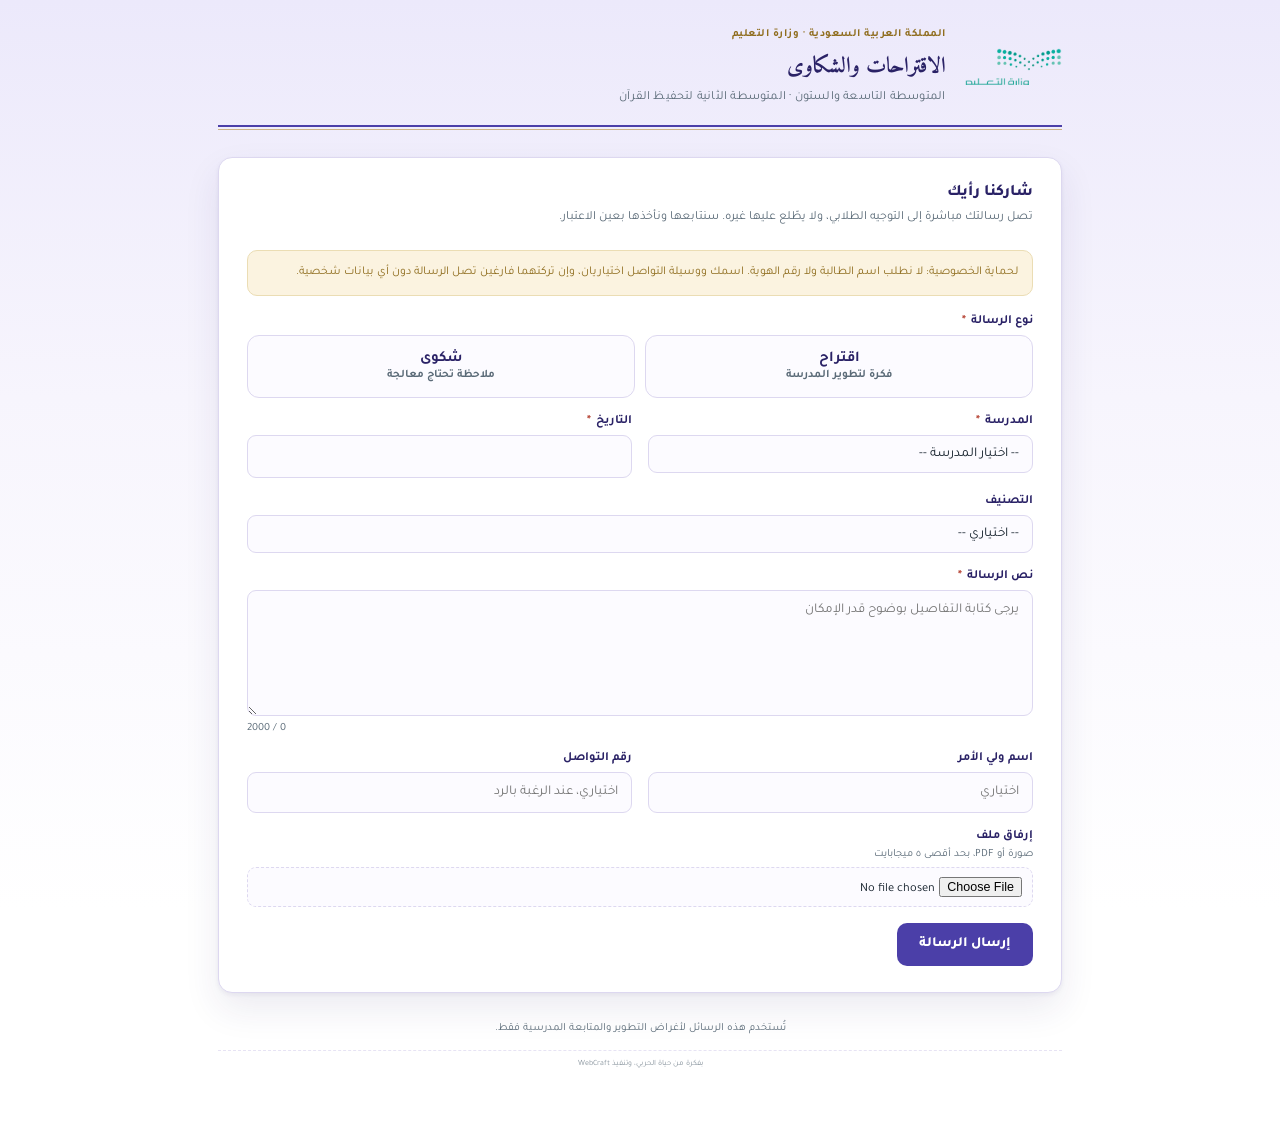
==== commit cee33279: "Add files via upload" ====
--- a/index.html
+++ b/index.html
@@ -22,7 +22,7 @@
 
   <div class="card">
     <p class="card-title">شاركنا رأيك</p>
-    <p class="card-sub">تصل رسالتك مباشرة إلى الإرشاد الطلابي، ولا يطّلع عليها غيره. سنتابعها ونعطيك رقمًا مرجعيًا بعد الإرسال.</p>
+    <p class="card-sub">تصل رسالتك مباشرة إلى التوجيه الطلابي، ولا يطّلع عليها غيره. سنتابعها ونأخذها بعين الاعتبار.</p>
 
     <div class="privacy-box">لحماية الخصوصية: لا نطلب اسم الطالبة ولا رقم الهوية. اسمك ووسيلة التواصل اختياريان، وإن تركتهما فارغين تصل الرسالة دون أي بيانات شخصية.</div>
 
@@ -90,11 +90,6 @@
 
       <button type="submit" class="btn btn-primary" id="btn">إرسال الرسالة</button>
       <div class="msg" id="msg" role="alert"></div>
-      <div class="ref-box" id="ref">
-        <p>تم استلام رسالتك. يرجى الاحتفاظ بالرقم المرجعي للمتابعة مع المدرسة:</p>
-        <div class="code" id="refCode"></div>
-        <p>شكرًا لمشاركتك.</p>
-      </div>
     </form>
   </div>
 
@@ -103,7 +98,7 @@
 </div>
 
 <script>
-const URL_API = "ضع_رابط_Apps_Script_هنا";
+const URL_API = "https://script.google.com/macros/s/AKfycbwbtKg56WdVnwXZXRgjLoGpXHCXXrPDZMGWJqRPmPRflMMnLwLqbjQmApymshWg-mCt/exec";
 const MONTHS=['يناير','فبراير','مارس','أبريل','مايو','يونيو','يوليو','أغسطس','سبتمبر','أكتوبر','نوفمبر','ديسمبر'];
 const $ = id => document.getElementById(id);
 
@@ -124,7 +119,7 @@
 function say(t,c){ $('msg').textContent=t; $('msg').className='msg show '+c; }
 
 $('f').addEventListener('submit',async e=>{
-  e.preventDefault(); $('msg').className='msg'; $('ref').classList.remove('show');
+  e.preventDefault(); $('msg').className='msg';
   const type=(document.querySelector('input[name=type]:checked')||{}).value;
   const p={ type, school:$('school').value, date:$('date').value, category:$('cat').value,
     text:$('text').value.trim(), parentName:$('name').value.trim(), contact:$('contact').value.trim(),
@@ -144,10 +139,10 @@
     const res=await fetch(URL_API,{method:'POST',headers:{'Content-Type':'text/plain;charset=utf-8'},body:JSON.stringify(p)});
     const r=await res.json();
     if(r.status!=='ok') return say('تعذّر الإرسال. يرجى المحاولة مرة أخرى.','err');
-    $('refCode').textContent=r.ref; $('ref').classList.add('show');
     $('f').reset(); $('date').value=today(); showDate(); $('cnt').textContent='0';
     document.querySelectorAll('.type-opt').forEach(l=>l.classList.remove('checked'));
-    $('ref').scrollIntoView({behavior:'smooth',block:'center'});
+    say('تم استلام رسالتك بنجاح. شكرًا لمشاركتك.','ok');
+    $('msg').scrollIntoView({behavior:'smooth',block:'center'});
   }catch{ say('تعذّر الاتصال. يرجى التحقق من الإنترنت والمحاولة مرة أخرى.','err'); }
   finally{ $('btn').disabled=false; $('btn').textContent='إرسال الرسالة'; }
 });
--- a/theme.css
+++ b/theme.css
@@ -18,10 +18,6 @@
 .counter{ font-size:11px; color:var(--ink-soft); text-align:left; }
 .privacy-box{ background:var(--gold-050); border:1px solid #EBDDB4; border-radius:10px; padding:11px 14px; font-size:12px; line-height:1.8; color:var(--gold-dark); margin-bottom:18px; }
 .hp{ position:absolute; left:-9999px; height:0; overflow:hidden; }
-.ref-box{ margin-top:16px; padding:18px; border-radius:12px; background:var(--green-bg); border:1px solid #CBE7CF; text-align:center; display:none; }
-.ref-box.show{ display:block; }
-.ref-box .code{ font-size:26px; font-weight:800; letter-spacing:3px; color:var(--forest-900); direction:ltr; margin:6px 0; }
-.ref-box p{ margin:0; font-size:12.5px; color:var(--ink-soft); line-height:1.8; }
 /* dashboard */
 .stats-grid{ display:grid; grid-template-columns:repeat(4,1fr); gap:12px; margin-bottom:18px; }
 @media(max-width:700px){ .stats-grid{ grid-template-columns:repeat(2,1fr); } }
